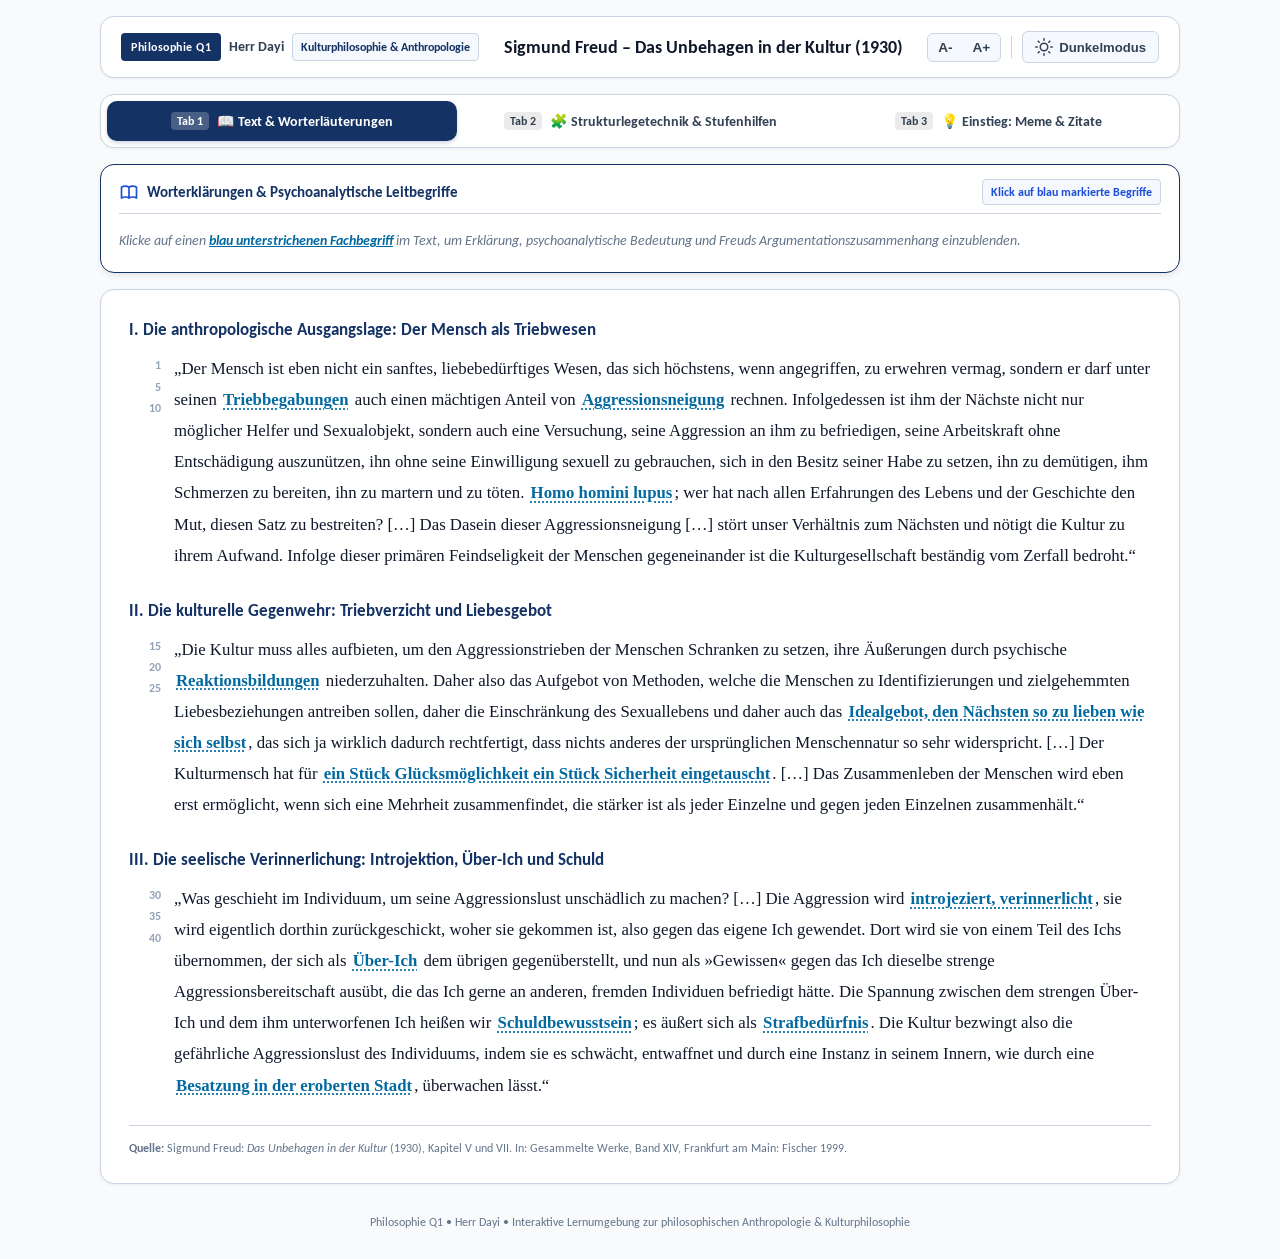
==== Lernumgebung/index.html @ 8d9616bf "Replace spoiler infobox with clean biographical context and add featured Unbehagen quote to web app" ====
<!DOCTYPE html>
<html lang="de">
<head>
    <meta charset="UTF-8">
    <meta name="viewport" content="width=device-width, initial-scale=1.0">
    <title>Sigmund Freud: Das Unbehagen in der Kultur (1930) – Interaktive Texterschließung & Hilfsumgebung</title>
    <!-- Google Fonts: Carlito & Inter -->
    <link rel="preconnect" href="https://fonts.googleapis.com">
    <link rel="preconnect" href="https://fonts.gstatic.com" crossorigin>
    <link href="https://fonts.googleapis.com/css2?family=Carlito:ital,wght@0,400;0,700;1,400;1,700&family=Inter:wght@400;500;600;700&display=swap" rel="stylesheet">
    <link rel="stylesheet" href="style.css">
</head>
<body class="light-mode">
    <div class="app-container">

        <!-- Top App Header -->
        <header class="app-header">
            <div class="header-left">
                <span class="badge">Philosophie Q1</span>
                <span class="instructor">Herr Dayi</span>
                <span class="topic-tag">Kulturphilosophie & Anthropologie</span>
            </div>
            <div class="header-center">
                <h1 class="header-title">Sigmund Freud – Das Unbehagen in der Kultur (1930)</h1>
            </div>
            <div class="header-right">
                <div class="control-group">
                    <button id="btn-text-decrease" class="icon-btn" title="Schriftgröße verkleinern" aria-label="Schrift verkleinern">A-</button>
                    <button id="btn-text-increase" class="icon-btn" title="Schriftgröße vergrößern" aria-label="Schrift vergrößern">A+</button>
                </div>
                <div class="divider"></div>
                <button id="btn-theme-toggle" class="theme-toggle-btn" title="Farbschema wechseln" aria-label="Farbschema wechseln">
                    <svg class="sun-icon" xmlns="http://www.w3.org/2000/svg" width="18" height="18" viewBox="0 0 24 24" fill="none" stroke="currentColor" stroke-width="2" stroke-linecap="round" stroke-linejoin="round"><circle cx="12" cy="12" r="5"></circle><line x1="12" y1="1" x2="12" y2="3"></line><line x1="12" y1="21" x2="12" y2="23"></line><line x1="4.22" y1="4.22" x2="5.64" y2="5.64"></line><line x1="18.36" y1="18.36" x2="19.78" y2="19.78"></line><line x1="1" y1="12" x2="3" y2="12"></line><line x1="21" y1="12" x2="23" y2="12"></line><line x1="4.22" y1="19.78" x2="5.64" y2="18.36"></line><line x1="18.36" y1="5.64" x2="19.78" y2="4.22"></line></svg>
                    <svg class="moon-icon" xmlns="http://www.w3.org/2000/svg" width="18" height="18" viewBox="0 0 24 24" fill="none" stroke="currentColor" stroke-width="2" stroke-linecap="round" stroke-linejoin="round"><path d="M21 12.79A9 9 0 1 1 11.21 3 7 7 0 0 0 21 12.79z"></path></svg>
                    <span id="theme-text">Dunkelmodus</span>
                </button>
            </div>
        </header>

        <!-- Top Navigation (3 Tabs) -->
        <nav class="top-chapter-nav" aria-label="Navigation">
            <button class="chap-tab-btn active" data-chap-tab="text">
                <span class="step-num">Tab 1</span>
                <span class="step-label">📖 Text & Worterläuterungen</span>
            </button>
            <button class="chap-tab-btn" data-chap-tab="hilfe">
                <span class="step-num">Tab 2</span>
                <span class="step-label">🧩 Strukturlegetechnik & Stufenhilfen</span>
            </button>
            <button class="chap-tab-btn" data-chap-tab="einstieg">
                <span class="step-num">Tab 3</span>
                <span class="step-label">💡 Einstieg: Meme & Zitate</span>
            </button>
        </nav>

        <!-- Main Content Area -->
        <main class="app-content-full">

            <!-- =============================================================== -->
            <!-- TAB 1: TEXT & GLOSSAR                                          -->
            <!-- =============================================================== -->
            <div class="chap-panel active" id="chap-panel-text">

                <!-- Sticky Glossar Card -->
                <div class="card vocab-card-horizontal" id="vocab-card">
                    <div class="card-header">
                        <div class="card-header-left">
                            <svg class="card-icon" xmlns="http://www.w3.org/2000/svg" fill="none" viewBox="0 0 24 24" stroke="currentColor">
                                <path stroke-linecap="round" stroke-linejoin="round" stroke-width="2" d="M12 6.253v13m0-13C10.832 5.477 9.246 5 7.5 5S4.168 5.477 3 6.253v13C4.168 18.477 5.754 18 7.5 18s3.332.477 4.5 1.253m0-13C13.168 5.477 14.754 5 16.5 5c1.747 0 3.332.477 4.5 1.253v13C19.832 18.477 18.247 18 16.5 18c-1.746 0-3.332.477-4.5 1.253" />
                            </svg>
                            <h2>Worterklärungen & Psychoanalytische Leitbegriffe</h2>
                        </div>
                        <span class="vocab-hint-badge">Klick auf blau markierte Begriffe</span>
                    </div>
                    <div class="card-body">
                        <div id="vocab-placeholder" class="placeholder-box">
                            Klicke auf einen <span class="vocab-inline-example">blau unterstrichenen Fachbegriff</span> im Text, um Erklärung, psychoanalytische Bedeutung und Freuds Argumentationszusammenhang einzublenden.
                        </div>
                        <div id="vocab-content" class="vocab-display hidden">
                            <div class="vocab-header-row">
                                <h3 id="vocab-title" class="vocab-title">Begriff</h3>
                                <span id="vocab-type" class="vocab-type">Kategorie</span>
                            </div>
                            <p id="vocab-definition" class="vocab-definition">Erklärung...</p>
                            <div class="vocab-context-box">
                                <strong>Freuds Argumentationsgang & Kontext:</strong>
                                <p id="vocab-context">Kontext...</p>
                            </div>
                        </div>
                    </div>
                </div>

                <!-- Textbereich mit Gliederung und Zeilennummern -->
                <article class="philosophical-text">
                    
                    <h3 style="color: var(--primary-blue); font-size: 1.05rem; margin-bottom: 8px; font-family: var(--font-sans);">
                        I. Die anthropologische Ausgangslage: Der Mensch als Triebwesen
                    </h3>
                    <div class="text-paragraph">
                        <span class="line-counter">1<br>5<br>10</span>
                        „Der Mensch ist eben nicht ein sanftes, liebebedürftiges Wesen, das sich höchstens, wenn angegriffen, zu erwehren vermag, sondern er darf unter seinen <span class="vocab-term" data-term="Triebbegabung / Aggressionsneigung">Triebbegabungen</span> auch einen mächtigen Anteil von <span class="vocab-term" data-term="Triebbegabung / Aggressionsneigung">Aggressionsneigung</span> rechnen. Infolgedessen ist ihm der Nächste nicht nur möglicher Helfer und Sexualobjekt, sondern auch eine Versuchung, seine Aggression an ihm zu befriedigen, seine Arbeitskraft ohne Entschädigung auszunützen, ihn ohne seine Einwilligung sexuell zu gebrauchen, sich in den Besitz seiner Habe zu setzen, ihn zu demütigen, ihm Schmerzen zu bereiten, ihn zu martern und zu töten. <span class="vocab-term" data-term="Homo homini lupus">Homo homini lupus</span>; wer hat nach allen Erfahrungen des Lebens und der Geschichte den Mut, diesen Satz zu bestreiten? […] Das Dasein dieser Aggressionsneigung […] stört unser Verhältnis zum Nächsten und nötigt die Kultur zu ihrem Aufwand. Infolge dieser primären Feindseligkeit der Menschen gegeneinander ist die Kulturgesellschaft beständig vom Zerfall bedroht.“
                    </div>

                    <h3 style="color: var(--primary-blue); font-size: 1.05rem; margin-top: 24px; margin-bottom: 8px; font-family: var(--font-sans);">
                        II. Die kulturelle Gegenwehr: Triebverzicht und Liebesgebot
                    </h3>
                    <div class="text-paragraph">
                        <span class="line-counter">15<br>20<br>25</span>
                        „Die Kultur muss alles aufbieten, um den Aggressionstrieben der Menschen Schranken zu setzen, ihre Äußerungen durch psychische <span class="vocab-term" data-term="Reaktionsbildungen">Reaktionsbildungen</span> niederzuhalten. Daher also das Aufgebot von Methoden, welche die Menschen zu Identifizierungen und zielgehemmten Liebesbeziehungen antreiben sollen, daher die Einschränkung des Sexuallebens und daher auch das <span class="vocab-term" data-term="Idealgebot (Nächstenliebe)">Idealgebot, den Nächsten so zu lieben wie sich selbst</span>, das sich ja wirklich dadurch rechtfertigt, dass nichts anderes der ursprünglichen Menschennatur so sehr widerspricht. […] Der Kulturmensch hat für <span class="vocab-term" data-term="Eintausch (Glück gegen Sicherheit)">ein Stück Glücksmöglichkeit ein Stück Sicherheit eingetauscht</span>. […] Das Zusammenleben der Menschen wird eben erst ermöglicht, wenn sich eine Mehrheit zusammenfindet, die stärker ist als jeder Einzelne und gegen jeden Einzelnen zusammenhält.“
                    </div>

                    <h3 style="color: var(--primary-blue); font-size: 1.05rem; margin-top: 24px; margin-bottom: 8px; font-family: var(--font-sans);">
                        III. Die seelische Verinnerlichung: Introjektion, Über-Ich und Schuld
                    </h3>
                    <div class="text-paragraph">
                        <span class="line-counter">30<br>35<br>40</span>
                        „Was geschieht im Individuum, um seine Aggressionslust unschädlich zu machen? […] Die Aggression wird <span class="vocab-term" data-term="Introjektion (Verinnerlichung)">introjeziert, verinnerlicht</span>, sie wird eigentlich dorthin zurückgeschickt, woher sie gekommen ist, also gegen das eigene Ich gewendet. Dort wird sie von einem Teil des Ichs übernommen, der sich als <span class="vocab-term" data-term="Über-Ich (das „Gewissen“)">Über-Ich</span> dem übrigen gegenüberstellt, und nun als »Gewissen« gegen das Ich dieselbe strenge Aggressionsbereitschaft ausübt, die das Ich gerne an anderen, fremden Individuen befriedigt hätte. Die Spannung zwischen dem strengen Über-Ich und dem ihm unterworfenen Ich heißen wir <span class="vocab-term" data-term="Schuldbewusstsein & Strafbedürfnis">Schuldbewusstsein</span>; es äußert sich als <span class="vocab-term" data-term="Schuldbewusstsein & Strafbedürfnis">Strafbedürfnis</span>. Die Kultur bezwingt also die gefährliche Aggressionslust des Individuums, indem sie es schwächt, entwaffnet und durch eine Instanz in seinem Innern, wie durch eine <span class="vocab-term" data-term="„Besatzung in der eroberten Stadt“">Besatzung in der eroberten Stadt</span>, überwachen lässt.“
                    </div>

                    <div class="text-source">
                        <strong>Quelle:</strong> Sigmund Freud: <em>Das Unbehagen in der Kultur</em> (1930), Kapitel V und VII. In: Gesammelte Werke, Band XIV, Frankfurt am Main: Fischer 1999.
                    </div>
                </article>
            </div>

            <!-- =============================================================== -->
            <!-- TAB 2: STRUKTURLEGETECHNIK & STUFENHILFEN                      -->
            <!-- =============================================================== -->
            <div class="chap-panel" id="chap-panel-hilfe">

                <!-- Methodenkarte: Strukturlegetechnik -->
                <div class="help-card featured">
                    <div class="help-card-header">
                        <span class="help-badge">Methodenkarte</span>
                        <h2 class="help-card-title">Methode: Strukturlegetechnik</h2>
                    </div>
                    <div class="guide-desc">
                        <strong>Ziel:</strong> Begriffe sachlogisch ordnen und Zusammenhänge sichtbar machen.
                    </div>
                    <div class="hierarchy-flow" style="margin-top: 8px;">
                        <div class="flow-step">
                            <span class="flow-step-num">Schritt 1 (Einzelarbeit im Außenfeld)</span>
                            <div class="flow-step-title">Schlüsselbegriffe isolieren</div>
                            <p class="flow-step-desc">Schreibt jede/r für sich <strong>5–8 zentrale Schlüsselbegriffe</strong> in euer Außenfeld auf dem Placemat.</p>
                        </div>
                        <div class="flow-step">
                            <span class="flow-step-num">Schritt 2 (Kooperativer Abgleich)</span>
                            <div class="flow-step-title">Begriffe lesen & kennzeichnen</div>
                            <p class="flow-step-desc">Lest reihum die Begriffe der anderen Gruppenmitglieder in deren Feldern und kennzeichnet sie mit <strong>!</strong> (zentral/tragend) oder <strong>?</strong> (unklar/erklärungsbedürftig).</p>
                        </div>
                        <div class="flow-step">
                            <span class="flow-step-num">Schritt 3 (Team-Entscheidung)</span>
                            <div class="flow-step-title">Einigung auf 5 Kernbegriffe</div>
                            <p class="flow-step-desc">Tauscht euch im Team aus und einigt euch gemeinsam auf die <strong>5 wichtigsten Kernbegriffe</strong>.</p>
                        </div>
                        <div class="flow-step">
                            <span class="flow-step-num">Schritt 4 (Strukturlegen im Mittelfeld)</span>
                            <div class="flow-step-title">Ober- & Unterbegriffe / Wirkungsgefüge</div>
                            <p class="flow-step-desc">Legt die Begriffe im Mittelfeld aus und ordnet sie nach <strong>Ober- und Unterbegriffen</strong> bzw. als Kausalkette (mit beschrifteten Pfeilen: $\rightarrow$, $\leftrightarrow$).</p>
                        </div>
                    </div>
                <!-- Digitale Placemat Vorlage -->
                <div class="help-card">
                    <div class="help-card-header" style="justify-content: space-between; flex-wrap: wrap;">
                        <div style="display: flex; align-items: center; gap: 8px;">
                            <span class="help-badge">Vorlage</span>
                            <h2 class="help-card-title">Placemat-Vorlage (3er-Gruppe)</h2>
                        </div>
                        <a href="Placemat_Freud.pdf" target="_blank" class="download-btn">
                            📥 Placemat als PDF öffnen / in GoodNotes laden
                        </a>
                    </div>
                    <p class="guide-desc">
                        Hier seht ihr den Aufbau eures Placemats. Jede/r Schüler/in nutzt ihr/sein Außenfeld; in der Mitte entsteht eure gemeinsame Struktur:
                    </p>
                    <div class="placemat-svg-wrapper">
                        <svg viewBox="0 0 960 630" xmlns="http://www.w3.org/2000/svg" style="font-family: sans-serif;">
                            <!-- Outer Frame -->
                            <rect x="10" y="10" width="940" height="610" fill="#f8fafc" stroke="#143264" stroke-width="4" rx="4"/>
                            
                            <!-- Inner Box (Center) -->
                            <rect x="250" y="170" width="460" height="280" fill="#eff6ff" stroke="#143264" stroke-width="3" rx="4"/>
                            
                            <!-- Connecting Lines -->
                            <!-- Top-Left Diagonal -->
                            <line x1="10" y1="10" x2="250" y2="170" stroke="#143264" stroke-width="3"/>
                            <!-- Top-Right Diagonal -->
                            <line x1="950" y1="10" x2="710" y2="170" stroke="#143264" stroke-width="3"/>
                            <!-- Bottom Center Vertical -->
                            <line x1="480" y1="450" x2="480" y2="620" stroke="#143264" stroke-width="3"/>
                            
                            <!-- Texts -->
                            <!-- Top Field (Trapezoid): Field 1 -->
                            <text x="480" y="60" font-size="22" font-weight="bold" fill="#143264" text-anchor="middle">Außenfeld 1</text>
                            <text x="480" y="90" font-size="14" fill="#475569" text-anchor="middle">1. Lies den Textauszug und notiere 5–8 zentrale Begriffe</text>
                            <text x="480" y="115" font-size="14" fill="#475569" text-anchor="middle">2. Lies die Felder der anderen und markiere: ! = tragend, ? = unklar</text>
                            
                            <!-- Center Field: Completely Free for card laying -->
                            <!-- Empty as requested -->

                            <!-- Bottom-Left Field: Field 2 -->
                            <text x="40" y="495" font-size="20" font-weight="bold" fill="#143264">Außenfeld 2</text>
                            <text x="40" y="525" font-size="13" fill="#475569">1. Notiere hier für dich 5–8 zentrale Begriffe.</text>
                            <text x="40" y="550" font-size="13" fill="#475569">2. Markiere in den anderen Feldern: ! / ?</text>

                            <!-- Bottom-Right Field: Field 3 -->
                            <text x="510" y="495" font-size="20" font-weight="bold" fill="#143264">Außenfeld 3</text>
                            <text x="510" y="525" font-size="13" fill="#475569">1. Notiere hier für dich 5–8 zentrale Begriffe.</text>
                            <text x="510" y="550" font-size="13" fill="#475569">2. Markiere in den anderen Feldern: ! / ?</text>
                        </svg>
                    </div>
                </div>

                <div class="help-grid">
                    <!-- Hilfe 1: Begriffspool / Scaffolding -->
                    <div class="help-card">
                        <div class="help-card-header">
                            <span class="help-badge">Stufenhilfe 1</span>
                            <h3 class="help-card-title">Wortspeicher (Begriffsauswahl)</h3>
                        </div>
                        <p class="guide-desc">Klicke auf einen Begriff, um ihn im Glossar (Tab 1) nachzuschlagen:</p>
                        <div class="tag-cloud">
                            <span class="term-tag core" data-term="Triebbegabung / Aggressionsneigung">Aggressionsneigung (!)</span>
                            <span class="term-tag core" data-term="Homo homini lupus">Homo homini lupus</span>
                            <span class="term-tag" data-term="Reaktionsbildungen">Reaktionsbildung</span>
                            <span class="term-tag" data-term="Idealgebot (Nächstenliebe)">Nächstenliebe-Gebot</span>
                            <span class="term-tag core" data-term="Eintausch (Glück gegen Sicherheit)">Glück vs. Sicherheit (!)</span>
                            <span class="term-tag core" data-term="Introjektion (Verinnerlichung)">Introjektion (!)</span>
                            <span class="term-tag core" data-term="Über-Ich (das „Gewissen“)">Über-Ich / Gewissen (!)</span>
                            <span class="term-tag core" data-term="Schuldbewusstsein & Strafbedürfnis">Schuldbewusstsein (!)</span>
                            <span class="term-tag" data-term="„Besatzung in der eroberten Stadt“">Besatzungsmacht</span>
                        </div>
                    </div>

                    <!-- Hilfe 2: Kausale Rangordnung / Stationen -->
                    <div class="help-card">
                        <div class="help-card-header">
                            <span class="help-badge">Stufenhilfe 2</span>
                            <h3 class="help-card-title">Hilfe zum Strukturlegen (Mittelfeld)</h3>
                        </div>
                        <div class="hierarchy-flow">
                            <div class="flow-step">
                                <span class="flow-step-num">Oberbegriff 1: Naturzustand</span>
                                <div class="flow-step-title">Biologische Triebbegabung (Aggression)</div>
                            </div>
                            <div class="flow-step">
                                <span class="flow-step-num">Oberbegriff 2: Kulturordnung</span>
                                <div class="flow-step-title">Triebverzicht, Zwang & Liebesgebot</div>
                            </div>
                            <div class="flow-step">
                                <span class="flow-step-num">Oberbegriff 3: Seelischer Preis</span>
                                <div class="flow-step-title">Introjektion $\rightarrow$ Über-Ich $\rightarrow$ Schuldgefühl</div>
                            </div>
                        </div>
                    </div>
                </div>

                <!-- Schnelldenker Golden Record -->
                <div class="help-card">
                    <div class="help-card-header">
                        <span class="help-badge">Schnelldenker</span>
                        <h3 class="help-card-title">Golden Record Transfer</h3>
                    </div>
                    <p class="guide-desc">
                        Wählt ein beliebiges Bild aus der <em>Voyager Golden Record</em> (z. B. Familie, Wettlauf, Großstadt, Industrie).<br>
                        <strong>Fragestellung:</strong> Was würde Freud hinter der offiziell gezeigten Harmonie diagnostizieren? Welche verdrängten Triebe und welches seelische Unbehagen stecken in der Szene?
                    </p>
                </div>

            </div>

            <!-- =============================================================== -->
            <!-- TAB 3: EINSTIEG: MEME & ZITATE                                 -->
            <!-- =============================================================== -->
            <div class="chap-panel" id="chap-panel-einstieg">

                <div class="meme-card">
                    <div class="help-card-header">
                        <span class="help-badge">Einstiegsimpuls (Meme)</span>
                        <h2 class="help-card-title">Der innere Richter: Leistungsdruck & schlechtes Gewissen</h2>
                    </div>

                    <div class="meme-illustration-box">
                        <div class="meme-header">Typischer Sonntagabend im Leben eines Schülers / Studierenden:</div>
                        <div class="meme-dialogue">
                            <div class="dialogue-bubble ich">
                                <strong>Ich (versucht sich 20 Minuten auf der Couch auszuruhen):</strong><br>
                                „Endlich kurz Pause. Ich habe die ganze Woche gelernt.“
                            </div>
                            <div class="dialogue-bubble ueber-ich">
                                <strong>Das innere Über-Ich (Gehirn mit rot glühenden Augen):</strong><br>
                                „Pause?! Weißt du eigentlich, wie viel die anderen gerade lernen?! Du solltest für die Klausur büffeln, dein Workout durchziehen, deine 5-AM-Routine planen und dein Leben optimieren! Was bist du eigentlich für ein Versager?!“
                            </div>
                        </div>
                    </div>

                    <div class="meme-explanation">
                        <strong>Philosophische Problemfrage für das Unterrichtsgespräch:</strong><br>
                        <em>„Niemand steht neben uns mit einer Peitsche. Warum empfinden wir ein schlechtes Gewissen, wenn wir einfach nur nichts tun? Woher stammt diese quälende innere Stimme – und warum ist sie oft grausamer zu uns als jeder äußere Richter?“</em>
                    </div>
                </div>

                <div class="help-card featured">
                    <div class="help-card-header">
                        <span class="help-badge">Einstiegs-Impuls</span>
                        <h3 class="help-card-title">Das Unbehagen auf den Punkt gebracht</h3>
                    </div>
                    <div class="quote-banner" style="font-size: 1.1rem; line-height: 1.6; background: #eff6ff; border-left: 4px solid #2563eb;">
                        „Das Unbehagen – diese dumpfe Unzufriedenheit, dieses Gefühl, nie ganz genug zu sein – ist kein Fehler im System. Es ist das System. Wer in einer Gemeinschaft lebt, zahlt diesen Preis. Immer.“
                        <div style="font-size: 0.82rem; color: var(--text-muted); font-style: normal; margin-top: 8px; font-weight: 600;">
                            — Sigmund Freud, <em>Das Unbehagen in der Kultur</em> (1930)
                        </div>
                    </div>
                </div>

                <div class="help-card">
                    <div class="help-card-header">
                        <span class="help-badge">Weitere Freud-Zitate</span>
                        <h3 class="help-card-title">Klassische Kernzitate aus dem Text</h3>
                    </div>
                    <div class="quote-banner">
                        „Der Kulturmensch hat für ein Stück Glücksmöglichkeit ein Stück Sicherheit eingetauscht.“
                    </div>
                    <div class="quote-banner" style="margin-top: 10px;">
                        „Die Kultur bezwingt die gefährliche Aggressionslust des Individuums, indem sie es schwächt, entwaffnet und durch eine Instanz in seinem Innern, wie durch eine Besatzung in der eroberten Stadt, überwachen lässt.“
                    </div>
                </div>

            </div>

        </main>

        <footer class="app-footer">
            Philosophie Q1 • Herr Dayi • Interaktive Lernumgebung zur philosophischen Anthropologie & Kulturphilosophie
        </footer>

    </div>

    <script src="script.js"></script>
</body>
</html>
---- Lernumgebung/style.css ----
/* ==========================================================================
   Sigmund Freud: Das Unbehagen in der Kultur (1930)
   Interaktive Texterschließung, Glossar & Stufenhilfen
   Philosophie Q1 • Herr Dayi
   ========================================================================== */

:root {
    --primary-blue: #143264;      /* Deep academic blue */
    --primary-accent: #1d4ed8;    /* Vibrant Royal Blue */
    --primary-light: #eff6ff;
    --light-blue: #f5f8fd;        /* Soft container fill */
    --bg-main: #f8fafc;           /* Slate-50 */
    --bg-card: #ffffff;           /* Pure white */
    --border-color: #cbd5e1;      /* Slate-300 */
    
    --text-primary: #0f172a;      /* Slate-900 */
    --text-secondary: #334155;    /* Slate-700 */
    --text-muted: #64748b;        /* Slate-500 */
    
    /* Interactive Highlights */
    --vocab-text-color: #0369a1;  /* Sky-700 */
    --vocab-underline-color: #38bdf8;
    --vocab-hover-bg: #e0f2fe;
    --vocab-active-bg: #bae6fd;
    
    --line-num-color: #94a3b8;
    
    --font-sans: 'Carlito', 'Calibri', -apple-system, BlinkMacSystemFont, 'Segoe UI', Roboto, sans-serif;
    --font-serif: 'Libertinus Serif', Georgia, 'Times New Roman', serif;
    --font-mono: ui-monospace, SFMono-Regular, Menlo, monospace;
    
    --text-scale: 1rem;
    --radius-lg: 14px;
    --radius-md: 10px;
    --radius-sm: 6px;
    
    --shadow-sm: 0 1px 3px rgba(0,0,0,0.06);
    --shadow-md: 0 4px 6px -1px rgba(0, 0, 0, 0.08);
    --shadow-lg: 0 10px 20px -3px rgba(20, 50, 100, 0.08);
    
    --transition-base: all 0.25s cubic-bezier(0.4, 0, 0.2, 1);
}

body.dark-mode {
    --primary-blue: #60a5fa;
    --primary-accent: #93c5fd;
    --primary-light: #1e293b;
    --light-blue: #1e293b;
    --bg-main: #0f172a;
    --bg-card: #1e293b;
    --border-color: #334155;
    
    --text-primary: #f8fafc;
    --text-secondary: #cbd5e1;
    --text-muted: #94a3b8;
    
    --vocab-text-color: #38bdf8;
    --vocab-underline-color: #0284c7;
    --vocab-hover-bg: #0c4a6e;
    --vocab-active-bg: #075985;
    
    --shadow-lg: 0 10px 25px -3px rgba(0, 0, 0, 0.4);
}

* {
    box-sizing: border-box;
    margin: 0;
    padding: 0;
    -webkit-tap-highlight-color: rgba(29, 78, 216, 0.15);
}

html {
    -webkit-text-size-adjust: 100%;
    touch-action: manipulation;
}

body {
    font-family: var(--font-sans);
    background-color: var(--bg-main);
    color: var(--text-secondary);
    line-height: 1.6;
    padding: 16px;
    min-height: 100vh;
    display: flex;
    justify-content: center;
    transition: background-color 0.3s ease, color 0.3s ease;
}

.app-container {
    max-width: 1080px;
    width: 100%;
    display: flex;
    flex-direction: column;
    gap: 16px;
}

/* Header */
.app-header {
    background: var(--bg-card);
    border: 1px solid var(--border-color);
    border-radius: var(--radius-lg);
    padding: 14px 20px;
    display: flex;
    justify-content: space-between;
    align-items: center;
    flex-wrap: wrap;
    gap: 12px;
    box-shadow: var(--shadow-sm);
}

.header-left {
    display: flex;
    align-items: center;
    gap: 8px;
    flex-wrap: wrap;
}

.badge {
    background-color: var(--primary-blue);
    color: #fff;
    font-weight: 700;
    font-size: 0.78rem;
    padding: 4px 10px;
    border-radius: 4px;
    letter-spacing: 0.5px;
}

body.dark-mode .badge {
    background-color: #2563eb;
}

.instructor {
    font-weight: 600;
    font-size: 0.85rem;
    color: var(--text-secondary);
}

.topic-tag {
    background-color: var(--light-blue);
    color: var(--primary-blue);
    font-size: 0.78rem;
    padding: 3px 8px;
    border-radius: 4px;
    font-weight: 600;
    border: 1px solid var(--border-color);
}

.header-center {
    flex: 1 1 300px;
    text-align: center;
}

.header-title {
    font-size: 1.15rem;
    font-weight: 700;
    color: var(--text-primary);
}

.header-right {
    display: flex;
    align-items: center;
    gap: 10px;
}

.control-group {
    display: flex;
    background: var(--light-blue);
    border: 1px solid var(--border-color);
    border-radius: var(--radius-sm);
    overflow: hidden;
}

.icon-btn {
    background: transparent;
    border: none;
    padding: 6px 10px;
    font-size: 0.85rem;
    font-weight: 700;
    color: var(--text-secondary);
    cursor: pointer;
    transition: var(--transition-base);
}

.icon-btn:hover {
    background: rgba(0,0,0,0.06);
}

.divider {
    width: 1px;
    height: 22px;
    background-color: var(--border-color);
}

.theme-toggle-btn {
    background: var(--light-blue);
    border: 1px solid var(--border-color);
    border-radius: var(--radius-sm);
    padding: 6px 12px;
    display: flex;
    align-items: center;
    gap: 6px;
    font-size: 0.82rem;
    font-weight: 600;
    color: var(--text-secondary);
    cursor: pointer;
    transition: var(--transition-base);
}

.theme-toggle-btn .sun-icon { display: block; }
.theme-toggle-btn .moon-icon { display: none; }
body.dark-mode .theme-toggle-btn .sun-icon { display: none; }
body.dark-mode .theme-toggle-btn .moon-icon { display: block; }

/* Tabs Navigation */
.top-chapter-nav {
    display: flex;
    gap: 8px;
    background: var(--bg-card);
    border: 1px solid var(--border-color);
    padding: 6px;
    border-radius: var(--radius-lg);
    box-shadow: var(--shadow-sm);
    overflow-x: auto;
}

.chap-tab-btn {
    flex: 1;
    min-width: 160px;
    display: flex;
    align-items: center;
    justify-content: center;
    gap: 8px;
    padding: 10px 14px;
    border: 1px solid transparent;
    background: transparent;
    border-radius: var(--radius-md);
    cursor: pointer;
    font-family: var(--font-sans);
    font-size: 0.88rem;
    font-weight: 600;
    color: var(--text-secondary);
    transition: var(--transition-base);
    text-align: center;
}

.chap-tab-btn:hover {
    background: var(--light-blue);
}

.chap-tab-btn.active {
    background: var(--primary-blue);
    color: #ffffff;
    box-shadow: 0 2px 4px rgba(20, 50, 100, 0.2);
}

body.dark-mode .chap-tab-btn.active {
    background: #2563eb;
    color: #ffffff;
}

.step-num {
    background: rgba(0, 0, 0, 0.08);
    padding: 2px 6px;
    border-radius: 4px;
    font-size: 0.72rem;
    font-weight: 700;
}

.chap-tab-btn.active .step-num {
    background: rgba(255, 255, 255, 0.22);
    color: #fff;
}

/* Panels */
.chap-panel {
    display: none;
    flex-direction: column;
    gap: 16px;
    animation: fadeIn 0.25s ease-in-out;
}

.chap-panel.active {
    display: flex;
}

@keyframes fadeIn {
    from { opacity: 0; transform: translateY(3px); }
    to { opacity: 1; transform: translateY(0); }
}

/* Glossar Card Sticky */
.vocab-card-horizontal {
    background: var(--bg-card);
    border: 1.5px solid var(--primary-blue);
    border-radius: var(--radius-lg);
    padding: 14px 18px;
    box-shadow: var(--shadow-md);
    position: sticky;
    top: 10px;
    z-index: 50;
    transition: var(--transition-base);
}

.card-header {
    display: flex;
    justify-content: space-between;
    align-items: center;
    border-bottom: 1px solid var(--border-color);
    padding-bottom: 8px;
    margin-bottom: 10px;
}

.card-header-left {
    display: flex;
    align-items: center;
    gap: 8px;
}

.card-icon {
    width: 20px;
    height: 20px;
    color: var(--primary-accent);
}

.card-header h2 {
    font-size: 0.95rem;
    font-weight: 700;
    color: var(--primary-blue);
}

.vocab-hint-badge {
    background: var(--light-blue);
    color: var(--primary-accent);
    font-size: 0.72rem;
    font-weight: 600;
    padding: 3px 8px;
    border-radius: 4px;
    border: 1px solid var(--border-color);
}

.placeholder-box {
    font-size: 0.85rem;
    color: var(--text-muted);
    font-style: italic;
    padding: 6px 0;
}

.vocab-inline-example {
    color: var(--vocab-text-color);
    font-weight: 600;
    text-decoration: underline;
}

.vocab-display {
    display: flex;
    flex-direction: column;
    gap: 6px;
}

.vocab-header-row {
    display: flex;
    justify-content: space-between;
    align-items: baseline;
    gap: 8px;
    flex-wrap: wrap;
}

.vocab-title {
    font-size: 1.05rem;
    font-weight: 700;
    color: var(--text-primary);
}

.vocab-type {
    font-size: 0.72rem;
    text-transform: uppercase;
    letter-spacing: 0.5px;
    font-weight: 700;
    background: var(--light-blue);
    color: var(--primary-accent);
    padding: 2px 6px;
    border-radius: 4px;
    border: 1px solid var(--border-color);
}

.vocab-definition {
    font-size: 0.88rem;
    color: var(--text-secondary);
}

.vocab-context-box {
    background: var(--light-blue);
    border-left: 3px solid var(--primary-blue);
    padding: 6px 10px;
    border-radius: 0 var(--radius-sm) var(--radius-sm) 0;
    font-size: 0.82rem;
}

.vocab-context-box strong {
    color: var(--primary-blue);
    display: block;
    margin-bottom: 2px;
}

.hidden {
    display: none !important;
}

/* Textbereich */
.step-guide-card {
    background: var(--bg-card);
    border: 1px solid var(--border-color);
    border-radius: var(--radius-lg);
    padding: 14px 18px;
    box-shadow: var(--shadow-sm);
}

.guide-header {
    display: flex;
    align-items: center;
    gap: 10px;
    margin-bottom: 6px;
}

.guide-badge {
    background: var(--primary-accent);
    color: #fff;
    font-size: 0.72rem;
    font-weight: 700;
    padding: 2px 8px;
    border-radius: 4px;
}

.guide-header h2 {
    font-size: 1rem;
    font-weight: 700;
    color: var(--text-primary);
}

.guide-desc {
    font-size: 0.86rem;
    color: var(--text-secondary);
    line-height: 1.5;
}

.philosophical-text {
    background: var(--bg-card);
    border: 1px solid var(--border-color);
    border-radius: var(--radius-lg);
    padding: 24px 28px;
    box-shadow: var(--shadow-sm);
    font-family: var(--font-serif);
    font-size: calc(1.05 * var(--text-scale));
    line-height: 1.85;
    color: var(--text-primary);
}

.text-paragraph {
    margin-bottom: 20px;
    position: relative;
    padding-left: 45px;
}

.line-counter {
    position: absolute;
    left: 0;
    top: 2px;
    width: 32px;
    font-family: var(--font-sans);
    font-size: 0.72rem;
    color: var(--line-num-color);
    text-align: right;
    user-select: none;
    font-weight: 600;
}

.vocab-term {
    color: var(--vocab-text-color);
    font-weight: 600;
    text-decoration: underline;
    text-decoration-style: dotted;
    text-underline-offset: 3px;
    cursor: pointer;
    border-radius: 3px;
    padding: 0 2px;
    transition: var(--transition-base);
}

.vocab-term:hover {
    background-color: var(--vocab-hover-bg);
    text-decoration-style: solid;
}

.vocab-term.active {
    background-color: var(--vocab-active-bg);
    outline: 2px solid var(--primary-accent);
}

.text-source {
    margin-top: 24px;
    font-size: 0.78rem;
    color: var(--text-muted);
    border-top: 1px solid var(--border-color);
    padding-top: 10px;
    font-family: var(--font-sans);
}

/* Stufenhilfen Cards & Grid */
.help-grid {
    display: grid;
    grid-template-columns: repeat(auto-fit, minmax(320px, 1fr));
    gap: 16px;
}

.help-card {
    background: var(--bg-card);
    border: 1px solid var(--border-color);
    border-radius: var(--radius-lg);
    padding: 16px;
    box-shadow: var(--shadow-sm);
    display: flex;
    flex-direction: column;
    gap: 10px;
}

.help-card.featured {
    border-color: var(--primary-blue);
    border-width: 1.5px;
}

.help-card-header {
    display: flex;
    align-items: center;
    gap: 8px;
    border-bottom: 1px solid var(--border-color);
    padding-bottom: 8px;
}

.help-badge {
    background: var(--light-blue);
    color: var(--primary-blue);
    border: 1px solid var(--border-color);
    font-size: 0.72rem;
    font-weight: 700;
    padding: 2px 6px;
    border-radius: 4px;
}

.help-card-title {
    font-size: 0.95rem;
    font-weight: 700;
    color: var(--text-primary);
}

.tag-cloud {
    display: flex;
    flex-wrap: wrap;
    gap: 6px;
}

.term-tag {
    background: var(--light-blue);
    border: 1px solid var(--border-color);
    color: var(--primary-blue);
    font-size: 0.78rem;
    font-weight: 600;
    padding: 4px 8px;
    border-radius: 12px;
}

.term-tag.core {
    background: #dbeafe;
    border-color: #93c5fd;
    color: #1e40af;
    font-weight: 700;
}

/* Hierarchie-Leitfaden Box */
.hierarchy-flow {
    display: flex;
    flex-direction: column;
    gap: 8px;
}

.flow-step {
    background: var(--light-blue);
    border-left: 3px solid var(--primary-blue);
    padding: 8px 12px;
    border-radius: 0 var(--radius-sm) var(--radius-sm) 0;
}

.flow-step-num {
    font-size: 0.72rem;
    font-weight: 800;
    color: var(--primary-blue);
    text-transform: uppercase;
}

.flow-step-title {
    font-size: 0.88rem;
    font-weight: 700;
    color: var(--text-primary);
}

.flow-step-desc {
    font-size: 0.78rem;
    color: var(--text-muted);
}

/* Détournement Card */
.detournement-box {
    background: #fff;
    border: 1px dashed var(--border-color);
    border-radius: var(--radius-md);
    padding: 12px;
    text-align: center;
}

.detournement-img-placeholder {
    width: 100%;
    max-height: 220px;
    object-fit: cover;
    border-radius: var(--radius-sm);
    margin-bottom: 8px;
    border: 1px solid var(--border-color);
}

/* Meme Card */
.meme-card {
    background: var(--bg-card);
    border: 1.5px solid var(--primary-blue);
    border-radius: var(--radius-lg);
    padding: 20px;
    box-shadow: var(--shadow-md);
    display: flex;
    flex-direction: column;
    gap: 16px;
}

.quote-banner {
    background: var(--light-blue);
    border-left: 4px solid var(--primary-blue);
    padding: 14px 18px;
    border-radius: 0 var(--radius-md) var(--radius-md) 0;
    font-family: var(--font-serif);
    font-size: 1.05rem;
    font-style: italic;
    color: var(--text-primary);
}

.meme-illustration-box {
    background: #f1f5f9;
    border: 1px solid var(--border-color);
    border-radius: var(--radius-md);
    padding: 16px;
    display: flex;
    flex-direction: column;
    gap: 10px;
}

body.dark-mode .meme-illustration-box {
    background: #0f172a;
}

.meme-header {
    font-weight: 700;
    color: var(--primary-accent);
    font-size: 0.88rem;
    text-transform: uppercase;
}

.meme-dialogue {
    display: flex;
    flex-direction: column;
    gap: 8px;
}

.dialogue-bubble {
    padding: 10px 14px;
    border-radius: 10px;
    font-size: 0.88rem;
    max-width: 85%;
}

.dialogue-bubble.ich {
    background: #ffffff;
    align-self: flex-start;
    border: 1px solid var(--border-color);
    color: #334155;
}

body.dark-mode .dialogue-bubble.ich {
    background: #1e293b;
    color: #cbd5e1;
}

.dialogue-bubble.ueber-ich {
    background: #fee2e2;
    border: 1px solid #fca5a5;
    align-self: flex-end;
    color: #991b1b;
    font-weight: 700;
}

body.dark-mode .dialogue-bubble.ueber-ich {
    background: #7f1d1d;
    border-color: #b91c1c;
    color: #fecaca;
}

.meme-explanation {
    font-size: 0.84rem;
    color: var(--text-secondary);
    line-height: 1.5;
}

/* Footer */
.app-footer {
    text-align: center;
    font-size: 0.76rem;
    color: var(--text-muted);
    padding: 12px 0;
}

@media (max-width: 768px) {
    body { padding: 8px; }
    .header-center { order: 3; flex: 1 1 100%; }
    .philosophical-text { padding: 16px; }
    .text-paragraph { padding-left: 32px; }
    .vocab-card-horizontal { position: relative; top: 0; }
}

/* Placemat Download & Preview */
.download-btn {
    display: inline-flex;
    align-items: center;
    justify-content: center;
    gap: 8px;
    background-color: var(--primary-blue);
    color: #ffffff;
    font-weight: 700;
    font-size: 0.9rem;
    padding: 10px 18px;
    border-radius: var(--radius-md);
    text-decoration: none;
    transition: var(--transition-base);
    box-shadow: var(--shadow-sm);
}

.download-btn:hover {
    background-color: var(--primary-accent);
    color: #ffffff;
    transform: translateY(-1px);
    box-shadow: var(--shadow-md);
}

body.dark-mode .download-btn {
    background-color: #2563eb;
}

.placemat-svg-wrapper {
    width: 100%;
    background: #ffffff;
    border: 1px solid var(--border-color);
    border-radius: var(--radius-md);
    padding: 10px;
    box-shadow: var(--shadow-sm);
    display: flex;
    justify-content: center;
    align-items: center;
    overflow: hidden;
}

body.dark-mode .placemat-svg-wrapper {
    background: #1e293b;
}

.placemat-svg-wrapper svg {
    width: 100%;
    height: auto;
    max-height: 480px;
    display: block;
}
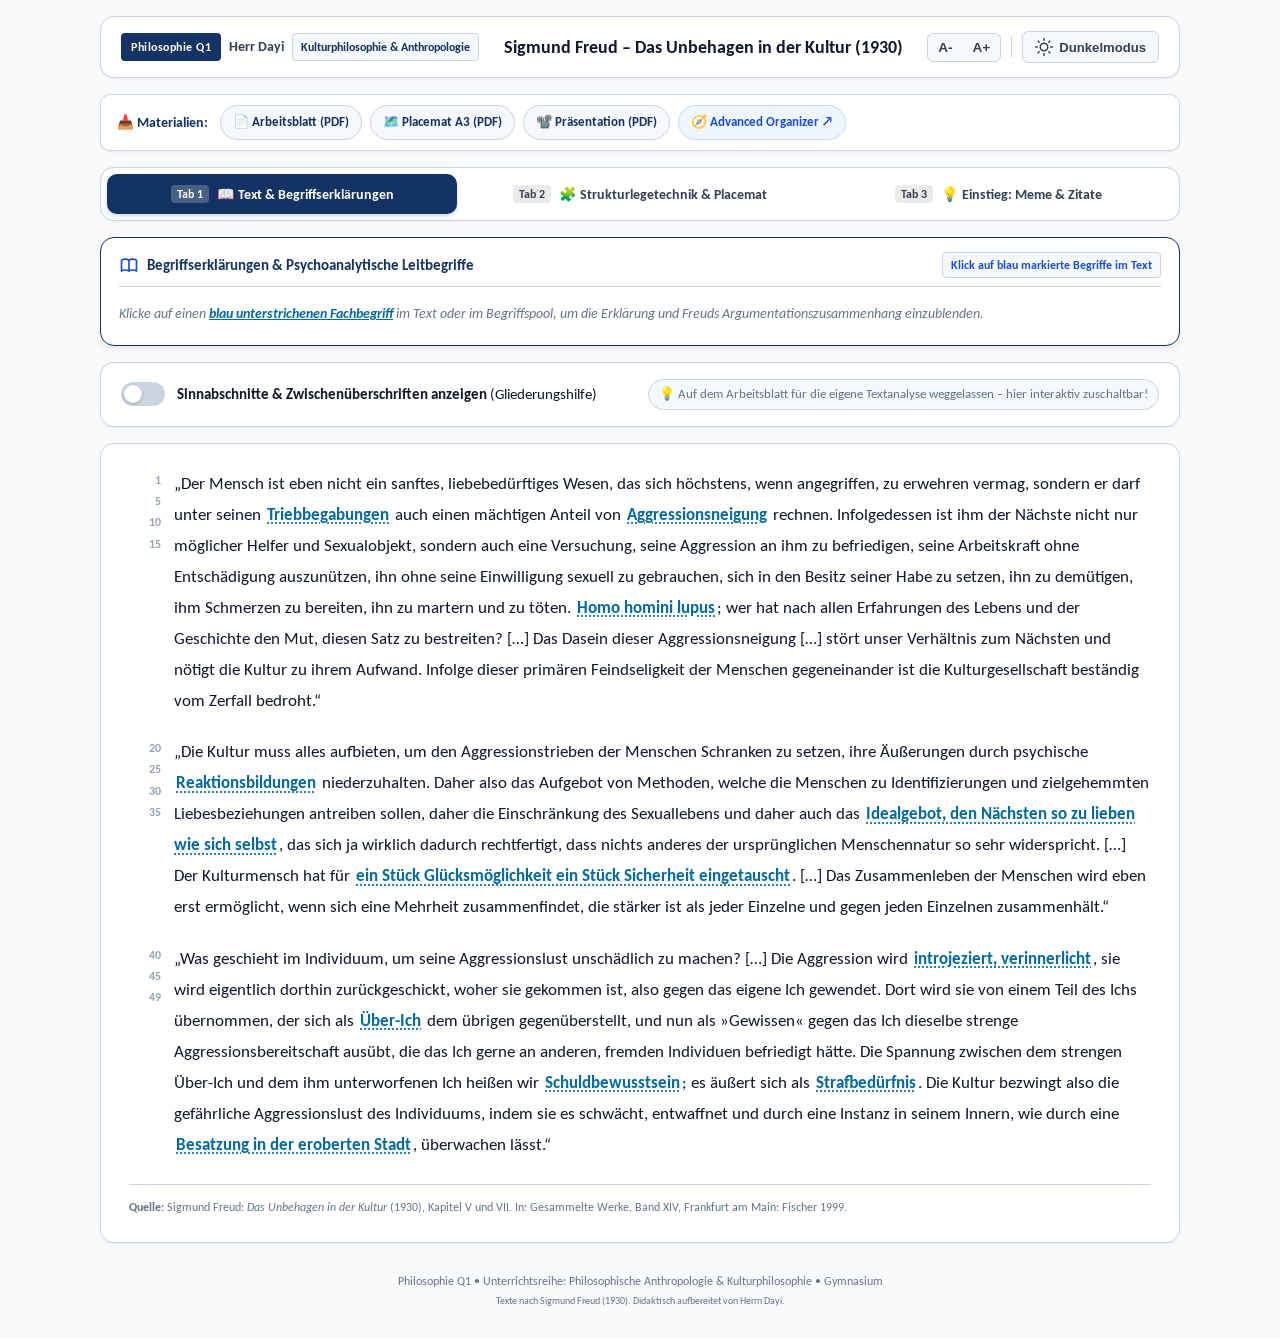
==== commit 2ff7a897: "Aktualisierung: Reaktivierung Gehlen, Freud-Meme & Zitat-Folie, Scaffolding-Toggle in Calibri-Lernum" ====
--- a/Lernumgebung/index.html
+++ b/Lernumgebung/index.html
@@ -3,8 +3,8 @@
 <head>
     <meta charset="UTF-8">
     <meta name="viewport" content="width=device-width, initial-scale=1.0">
-    <title>Sigmund Freud: Das Unbehagen in der Kultur (1930) – Interaktive Texterschließung & Hilfsumgebung</title>
-    <!-- Google Fonts: Carlito & Inter -->
+    <title>Sigmund Freud: Das Unbehagen in der Kultur (1930) – Digitale Lernumgebung</title>
+    <!-- Google Fonts: Carlito (metric-compatible drop-in for Calibri) & Inter -->
     <link rel="preconnect" href="https://fonts.googleapis.com">
     <link rel="preconnect" href="https://fonts.gstatic.com" crossorigin>
     <link href="https://fonts.googleapis.com/css2?family=Carlito:ital,wght@0,400;0,700;1,400;1,700&family=Inter:wght@400;500;600;700&display=swap" rel="stylesheet">
@@ -37,15 +37,32 @@
             </div>
         </header>
 
+        <!-- Schnell-Download-Leiste -->
+        <nav class="quick-downloads-bar" aria-label="Schnell-Downloads">
+            <span style="font-weight: 700; color: var(--primary-blue); font-size: 0.85rem; margin-right: 4px;">📥 Materialien:</span>
+            <a href="Arbeitsblatt_Freud.pdf" download class="dl-chip" title="Arbeitsblatt herunterladen">
+                📄 Arbeitsblatt (PDF)
+            </a>
+            <a href="Placemat_Freud.pdf" download class="dl-chip" title="Placemat A3 herunterladen">
+                🗺️ Placemat A3 (PDF)
+            </a>
+            <a href="praesentation_freud.pdf" download class="dl-chip" title="Präsentation herunterladen">
+                📽️ Präsentation (PDF)
+            </a>
+            <a href="https://herrdayi.github.io/AO/" target="_blank" rel="noopener noreferrer" class="dl-chip ao" title="Zum digitalen Advanced Organizer">
+                🧭 Advanced Organizer ↗
+            </a>
+        </nav>
+
         <!-- Top Navigation (3 Tabs) -->
         <nav class="top-chapter-nav" aria-label="Navigation">
             <button class="chap-tab-btn active" data-chap-tab="text">
                 <span class="step-num">Tab 1</span>
-                <span class="step-label">📖 Text & Worterläuterungen</span>
+                <span class="step-label">📖 Text & Begriffserklärungen</span>
             </button>
             <button class="chap-tab-btn" data-chap-tab="hilfe">
                 <span class="step-num">Tab 2</span>
-                <span class="step-label">🧩 Strukturlegetechnik & Stufenhilfen</span>
+                <span class="step-label">🧩 Strukturlegetechnik & Placemat</span>
             </button>
             <button class="chap-tab-btn" data-chap-tab="einstieg">
                 <span class="step-num">Tab 3</span>
@@ -57,7 +74,7 @@
         <main class="app-content-full">
 
             <!-- =============================================================== -->
-            <!-- TAB 1: TEXT & GLOSSAR                                          -->
+            <!-- TAB 1: TEXT & BEGRIFFSERKLÄRUNGEN                               -->
             <!-- =============================================================== -->
             <div class="chap-panel active" id="chap-panel-text">
 
@@ -68,13 +85,13 @@
                             <svg class="card-icon" xmlns="http://www.w3.org/2000/svg" fill="none" viewBox="0 0 24 24" stroke="currentColor">
                                 <path stroke-linecap="round" stroke-linejoin="round" stroke-width="2" d="M12 6.253v13m0-13C10.832 5.477 9.246 5 7.5 5S4.168 5.477 3 6.253v13C4.168 18.477 5.754 18 7.5 18s3.332.477 4.5 1.253m0-13C13.168 5.477 14.754 5 16.5 5c1.747 0 3.332.477 4.5 1.253v13C19.832 18.477 18.247 18 16.5 18c-1.746 0-3.332.477-4.5 1.253" />
                             </svg>
-                            <h2>Worterklärungen & Psychoanalytische Leitbegriffe</h2>
-                        </div>
-                        <span class="vocab-hint-badge">Klick auf blau markierte Begriffe</span>
+                            <h2>Begriffserklärungen & Psychoanalytische Leitbegriffe</h2>
+                        </div>
+                        <span class="vocab-hint-badge">Klick auf blau markierte Begriffe im Text</span>
                     </div>
                     <div class="card-body">
                         <div id="vocab-placeholder" class="placeholder-box">
-                            Klicke auf einen <span class="vocab-inline-example">blau unterstrichenen Fachbegriff</span> im Text, um Erklärung, psychoanalytische Bedeutung und Freuds Argumentationszusammenhang einzublenden.
+                            Klicke auf einen <span class="vocab-inline-example">blau unterstrichenen Fachbegriff</span> im Text oder im Begriffspool, um die Erklärung und Freuds Argumentationszusammenhang einzublenden.
                         </div>
                         <div id="vocab-content" class="vocab-display hidden">
                             <div class="vocab-header-row">
@@ -90,30 +107,68 @@
                     </div>
                 </div>
 
-                <!-- Textbereich mit Gliederung und Zeilennummern -->
+                <!-- Interaktiver Schalter für Sinnabschnitte & Zwischenüberschriften -->
+                <div class="scaffolding-box">
+                    <div class="scaffolding-header">
+                        <label class="toggle-wrapper" for="toggle-sections">
+                            <span class="switch">
+                                <input type="checkbox" id="toggle-sections">
+                                <span class="slider"></span>
+                            </span>
+                            <span class="toggle-label"><strong>Sinnabschnitte & Zwischenüberschriften anzeigen</strong> (Gliederungshilfe)</span>
+                        </label>
+                        <span class="scaffolding-hint">💡 Auf dem Arbeitsblatt für die eigene Textanalyse weggelassen – hier interaktiv zuschaltbar!</span>
+                    </div>
+                    
+                    <div id="sections-overview" class="sections-overview hidden">
+                        <div class="section-badge-item sec-1">
+                            <span class="badge-tag">Abschnitt 1 · Zeilen 1–18</span>
+                            <span class="badge-title">I. Die anthropologische Ausgangslage: Der Mensch als Triebwesen</span>
+                            <p class="badge-desc">Der Mensch trägt einen mächtigen Anteil von Aggressionsneigung in sich (<em>Homo homini lupus</em>). Kultur ist durch diese Feindseligkeit dauerhaft vom Zerfall bedroht.</p>
+                        </div>
+                        <div class="section-badge-item sec-2">
+                            <span class="badge-tag">Abschnitt 2 · Zeilen 19–35</span>
+                            <span class="badge-title">II. Die kulturelle Gegenwehr: Triebverzicht und Liebesgebot</span>
+                            <p class="badge-desc">Kultur bezwingt Aggression durch psychische Reaktionsbildungen und das Idealgebot der Nächstenliebe wider die Natur. Tausch von Glück gegen Sicherheit.</p>
+                        </div>
+                        <div class="section-badge-item sec-3">
+                            <span class="badge-tag">Abschnitt 3 · Zeilen 36–49</span>
+                            <span class="badge-title">III. Die seelische Verinnerlichung: Introjektion, Über-Ich und Schuld</span>
+                            <p class="badge-desc">Die Aggression wird nach innen gewendet (<em>Introjektion</em>) und überwacht als <em>Über-Ich</em> („Besatzungsmacht“) das eigene Ich. Der Preis ist permanentes Schuldbewusstsein.</p>
+                        </div>
+                    </div>
+                </div>
+
+                <!-- Textbereich mit zuschaltbaren Überschriften und Zeilennummern -->
                 <article class="philosophical-text">
                     
-                    <h3 style="color: var(--primary-blue); font-size: 1.05rem; margin-bottom: 8px; font-family: var(--font-sans);">
-                        I. Die anthropologische Ausgangslage: Der Mensch als Triebwesen
-                    </h3>
-                    <div class="text-paragraph">
-                        <span class="line-counter">1<br>5<br>10</span>
+                    <!-- Zwischenüberschrift 1 (zuschaltbar) -->
+                    <div class="section-heading-wrapper hidden" data-section="1">
+                        <span class="section-chip">Abschnitt 1 · Z. 1–18</span>
+                        <h3 class="section-heading">I. Die anthropologische Ausgangslage: Der Mensch als Triebwesen</h3>
+                    </div>
+                    <div class="text-paragraph" data-sec-p="1">
+                        <span class="line-counter">1<br>5<br>10<br>15</span>
                         „Der Mensch ist eben nicht ein sanftes, liebebedürftiges Wesen, das sich höchstens, wenn angegriffen, zu erwehren vermag, sondern er darf unter seinen <span class="vocab-term" data-term="Triebbegabung / Aggressionsneigung">Triebbegabungen</span> auch einen mächtigen Anteil von <span class="vocab-term" data-term="Triebbegabung / Aggressionsneigung">Aggressionsneigung</span> rechnen. Infolgedessen ist ihm der Nächste nicht nur möglicher Helfer und Sexualobjekt, sondern auch eine Versuchung, seine Aggression an ihm zu befriedigen, seine Arbeitskraft ohne Entschädigung auszunützen, ihn ohne seine Einwilligung sexuell zu gebrauchen, sich in den Besitz seiner Habe zu setzen, ihn zu demütigen, ihm Schmerzen zu bereiten, ihn zu martern und zu töten. <span class="vocab-term" data-term="Homo homini lupus">Homo homini lupus</span>; wer hat nach allen Erfahrungen des Lebens und der Geschichte den Mut, diesen Satz zu bestreiten? […] Das Dasein dieser Aggressionsneigung […] stört unser Verhältnis zum Nächsten und nötigt die Kultur zu ihrem Aufwand. Infolge dieser primären Feindseligkeit der Menschen gegeneinander ist die Kulturgesellschaft beständig vom Zerfall bedroht.“
                     </div>
 
-                    <h3 style="color: var(--primary-blue); font-size: 1.05rem; margin-top: 24px; margin-bottom: 8px; font-family: var(--font-sans);">
-                        II. Die kulturelle Gegenwehr: Triebverzicht und Liebesgebot
-                    </h3>
-                    <div class="text-paragraph">
-                        <span class="line-counter">15<br>20<br>25</span>
+                    <!-- Zwischenüberschrift 2 (zuschaltbar) -->
+                    <div class="section-heading-wrapper hidden" data-section="2">
+                        <span class="section-chip">Abschnitt 2 · Z. 19–35</span>
+                        <h3 class="section-heading">II. Die kulturelle Gegenwehr: Triebverzicht und Liebesgebot</h3>
+                    </div>
+                    <div class="text-paragraph" data-sec-p="2">
+                        <span class="line-counter">20<br>25<br>30<br>35</span>
                         „Die Kultur muss alles aufbieten, um den Aggressionstrieben der Menschen Schranken zu setzen, ihre Äußerungen durch psychische <span class="vocab-term" data-term="Reaktionsbildungen">Reaktionsbildungen</span> niederzuhalten. Daher also das Aufgebot von Methoden, welche die Menschen zu Identifizierungen und zielgehemmten Liebesbeziehungen antreiben sollen, daher die Einschränkung des Sexuallebens und daher auch das <span class="vocab-term" data-term="Idealgebot (Nächstenliebe)">Idealgebot, den Nächsten so zu lieben wie sich selbst</span>, das sich ja wirklich dadurch rechtfertigt, dass nichts anderes der ursprünglichen Menschennatur so sehr widerspricht. […] Der Kulturmensch hat für <span class="vocab-term" data-term="Eintausch (Glück gegen Sicherheit)">ein Stück Glücksmöglichkeit ein Stück Sicherheit eingetauscht</span>. […] Das Zusammenleben der Menschen wird eben erst ermöglicht, wenn sich eine Mehrheit zusammenfindet, die stärker ist als jeder Einzelne und gegen jeden Einzelnen zusammenhält.“
                     </div>
 
-                    <h3 style="color: var(--primary-blue); font-size: 1.05rem; margin-top: 24px; margin-bottom: 8px; font-family: var(--font-sans);">
-                        III. Die seelische Verinnerlichung: Introjektion, Über-Ich und Schuld
-                    </h3>
-                    <div class="text-paragraph">
-                        <span class="line-counter">30<br>35<br>40</span>
+                    <!-- Zwischenüberschrift 3 (zuschaltbar) -->
+                    <div class="section-heading-wrapper hidden" data-section="3">
+                        <span class="section-chip">Abschnitt 3 · Z. 36–49</span>
+                        <h3 class="section-heading">III. Die seelische Verinnerlichung: Introjektion, Über-Ich und Schuld</h3>
+                    </div>
+                    <div class="text-paragraph" data-sec-p="3">
+                        <span class="line-counter">40<br>45<br>49</span>
                         „Was geschieht im Individuum, um seine Aggressionslust unschädlich zu machen? […] Die Aggression wird <span class="vocab-term" data-term="Introjektion (Verinnerlichung)">introjeziert, verinnerlicht</span>, sie wird eigentlich dorthin zurückgeschickt, woher sie gekommen ist, also gegen das eigene Ich gewendet. Dort wird sie von einem Teil des Ichs übernommen, der sich als <span class="vocab-term" data-term="Über-Ich (das „Gewissen“)">Über-Ich</span> dem übrigen gegenüberstellt, und nun als »Gewissen« gegen das Ich dieselbe strenge Aggressionsbereitschaft ausübt, die das Ich gerne an anderen, fremden Individuen befriedigt hätte. Die Spannung zwischen dem strengen Über-Ich und dem ihm unterworfenen Ich heißen wir <span class="vocab-term" data-term="Schuldbewusstsein & Strafbedürfnis">Schuldbewusstsein</span>; es äußert sich als <span class="vocab-term" data-term="Schuldbewusstsein & Strafbedürfnis">Strafbedürfnis</span>. Die Kultur bezwingt also die gefährliche Aggressionslust des Individuums, indem sie es schwächt, entwaffnet und durch eine Instanz in seinem Innern, wie durch eine <span class="vocab-term" data-term="„Besatzung in der eroberten Stadt“">Besatzung in der eroberten Stadt</span>, überwachen lässt.“
                     </div>
 
@@ -124,7 +179,7 @@
             </div>
 
             <!-- =============================================================== -->
-            <!-- TAB 2: STRUKTURLEGETECHNIK & STUFENHILFEN                      -->
+            <!-- TAB 2: STRUKTURLEGETECHNIK & PLACEMAT                           -->
             <!-- =============================================================== -->
             <div class="chap-panel" id="chap-panel-hilfe">
 
@@ -140,60 +195,56 @@
                     <div class="hierarchy-flow" style="margin-top: 8px;">
                         <div class="flow-step">
                             <span class="flow-step-num">Schritt 1 (Einzelarbeit im Außenfeld)</span>
-                            <div class="flow-step-title">Schlüsselbegriffe isolieren</div>
-                            <p class="flow-step-desc">Schreibt jede/r für sich <strong>5–8 zentrale Schlüsselbegriffe</strong> in euer Außenfeld auf dem Placemat.</p>
+                            <div class="flow-step-title">Schlüsselbegriffe notieren</div>
+                            <p class="flow-step-desc">Schreibt jede/r für sich <strong>5–8 zentrale Begriffe</strong> in euer eigenes Außenfeld auf dem Placemat.</p>
                         </div>
                         <div class="flow-step">
-                            <span class="flow-step-num">Schritt 2 (Kooperativer Abgleich)</span>
+                            <span class="flow-step-num">Schritt 2 (Kooperativer Check)</span>
                             <div class="flow-step-title">Begriffe lesen & kennzeichnen</div>
-                            <p class="flow-step-desc">Lest reihum die Begriffe der anderen Gruppenmitglieder in deren Feldern und kennzeichnet sie mit <strong>!</strong> (zentral/tragend) oder <strong>?</strong> (unklar/erklärungsbedürftig).</p>
+                            <p class="flow-step-desc">Lest reihum die Begriffe in den Feldern der anderen und markiert mit <strong>!</strong> (tragend/zentral) oder <strong>?</strong> (unklar/diskussionsbedürftig).</p>
                         </div>
                         <div class="flow-step">
-                            <span class="flow-step-num">Schritt 3 (Team-Entscheidung)</span>
+                            <span class="flow-step-num">Schritt 3 (Team-Einigung)</span>
                             <div class="flow-step-title">Einigung auf 5 Kernbegriffe</div>
                             <p class="flow-step-desc">Tauscht euch im Team aus und einigt euch gemeinsam auf die <strong>5 wichtigsten Kernbegriffe</strong>.</p>
                         </div>
                         <div class="flow-step">
-                            <span class="flow-step-num">Schritt 4 (Strukturlegen im Mittelfeld)</span>
-                            <div class="flow-step-title">Ober- & Unterbegriffe / Wirkungsgefüge</div>
-                            <p class="flow-step-desc">Legt die Begriffe im Mittelfeld aus und ordnet sie nach <strong>Ober- und Unterbegriffen</strong> bzw. als Kausalkette (mit beschrifteten Pfeilen: $\rightarrow$, $\leftrightarrow$).</p>
-                        </div>
-                    </div>
-                <!-- Digitale Placemat Vorlage -->
+                            <span class="flow-step-num">Schritt 4 (Mittelfeld strukturieren)</span>
+                            <div class="flow-step-title">Ober- & Unterbegriffe / Pfeilverbindungen</div>
+                            <p class="flow-step-desc">Legt die Begriffe im Mittelfeld aus und ordnet sie nach <strong>Ober- und Unterbegriffen</strong> bzw. Wirkungszusammenhängen mit beschrifteten Pfeilen.</p>
+                        </div>
+                    </div>
+                </div>
+
+                <!-- Interaktive Placemat-Vorschau -->
                 <div class="help-card">
-                    <div class="help-card-header" style="justify-content: space-between; flex-wrap: wrap;">
-                        <div style="display: flex; align-items: center; gap: 8px;">
-                            <span class="help-badge">Vorlage</span>
-                            <h2 class="help-card-title">Placemat-Vorlage (3er-Gruppe)</h2>
-                        </div>
-                        <a href="Placemat_Freud.pdf" target="_blank" class="download-btn">
-                            📥 Placemat als PDF öffnen / in GoodNotes laden
-                        </a>
+                    <div class="help-card-header">
+                        <span class="help-badge">Placemat-Vorschau (A3)</span>
+                        <h3 class="help-card-title">Struktur des Placemats</h3>
                     </div>
                     <p class="guide-desc">
-                        Hier seht ihr den Aufbau eures Placemats. Jede/r Schüler/in nutzt ihr/sein Außenfeld; in der Mitte entsteht eure gemeinsame Struktur:
+                        Hier seht ihr den Aufbau eures Placemats. Jede/r nutzt ihr/sein Außenfeld; in der Mitte entsteht eure gemeinsame Struktur:
                     </p>
-                    <div class="placemat-svg-wrapper">
-                        <svg viewBox="0 0 960 630" xmlns="http://www.w3.org/2000/svg" style="font-family: sans-serif;">
-                            <!-- Outer Frame -->
-                            <rect x="10" y="10" width="940" height="610" fill="#f8fafc" stroke="#143264" stroke-width="4" rx="4"/>
-                            
-                            <!-- Inner Box (Center) -->
-                            <rect x="250" y="170" width="460" height="280" fill="#eff6ff" stroke="#143264" stroke-width="3" rx="4"/>
-                            
-                            <!-- Connecting Lines -->
-                            <!-- Top-Left Diagonal -->
-                            <line x1="10" y1="10" x2="250" y2="170" stroke="#143264" stroke-width="3"/>
-                            <!-- Top-Right Diagonal -->
-                            <line x1="950" y1="10" x2="710" y2="170" stroke="#143264" stroke-width="3"/>
-                            <!-- Bottom Center Vertical -->
-                            <line x1="480" y1="450" x2="480" y2="620" stroke="#143264" stroke-width="3"/>
+                    <div class="placemat-svg-container" style="margin-top: 10px; background: #fff; border: 1px solid var(--border-color); border-radius: var(--radius-md); padding: 12px; display: flex; justify-content: center;">
+                        <svg viewBox="0 0 960 620" width="100%" style="max-width: 820px; height: auto;" xmlns="http://www.w3.org/2000/svg">
+                            <!-- Background Outer Box -->
+                            <rect x="10" y="10" width="940" height="600" fill="#ffffff" stroke="#143264" stroke-width="4"/>
+                            
+                            <!-- Inner Box (Center Field) -->
+                            <rect x="230" y="170" width="500" height="280" fill="#f5f8fd" stroke="#143264" stroke-width="4"/>
+                            
+                            <!-- Diagonal lines -->
+                            <line x1="10" y1="10" x2="230" y2="170" stroke="#143264" stroke-width="3"/>
+                            <line x1="950" y1="10" x2="730" y2="170" stroke="#143264" stroke-width="3"/>
+                            
+                            <!-- Bottom center vertical line -->
+                            <line x1="480" y1="450" x2="480" y2="610" stroke="#143264" stroke-width="3"/>
                             
                             <!-- Texts -->
                             <!-- Top Field (Trapezoid): Field 1 -->
                             <text x="480" y="60" font-size="22" font-weight="bold" fill="#143264" text-anchor="middle">Außenfeld 1</text>
-                            <text x="480" y="90" font-size="14" fill="#475569" text-anchor="middle">1. Lies den Textauszug und notiere 5–8 zentrale Begriffe</text>
-                            <text x="480" y="115" font-size="14" fill="#475569" text-anchor="middle">2. Lies die Felder der anderen und markiere: ! = tragend, ? = unklar</text>
+                            <text x="480" y="90" font-size="14" fill="#475569" text-anchor="middle">1. Notiere hier für dich 5–8 zentrale Begriffe.</text>
+                            <text x="480" y="115" font-size="14" fill="#475569" text-anchor="middle">2. Markiere in den anderen Feldern: ! = tragend, ? = unklar.</text>
                             
                             <!-- Center Field: Completely Free for card laying -->
                             <!-- Empty as requested -->
@@ -201,97 +252,51 @@
                             <!-- Bottom-Left Field: Field 2 -->
                             <text x="40" y="495" font-size="20" font-weight="bold" fill="#143264">Außenfeld 2</text>
                             <text x="40" y="525" font-size="13" fill="#475569">1. Notiere hier für dich 5–8 zentrale Begriffe.</text>
-                            <text x="40" y="550" font-size="13" fill="#475569">2. Markiere in den anderen Feldern: ! / ?</text>
+                            <text x="40" y="550" font-size="13" fill="#475569">2. Markiere in den anderen Feldern: ! = tragend, ? = unklar.</text>
 
                             <!-- Bottom-Right Field: Field 3 -->
                             <text x="510" y="495" font-size="20" font-weight="bold" fill="#143264">Außenfeld 3</text>
                             <text x="510" y="525" font-size="13" fill="#475569">1. Notiere hier für dich 5–8 zentrale Begriffe.</text>
-                            <text x="510" y="550" font-size="13" fill="#475569">2. Markiere in den anderen Feldern: ! / ?</text>
+                            <text x="510" y="550" font-size="13" fill="#475569">2. Markiere in den anderen Feldern: ! = tragend, ? = unklar.</text>
                         </svg>
                     </div>
                 </div>
 
-                <div class="help-grid">
-                    <!-- Hilfe 1: Begriffspool / Scaffolding -->
-                    <div class="help-card">
-                        <div class="help-card-header">
-                            <span class="help-badge">Stufenhilfe 1</span>
-                            <h3 class="help-card-title">Wortspeicher (Begriffsauswahl)</h3>
-                        </div>
-                        <p class="guide-desc">Klicke auf einen Begriff, um ihn im Glossar (Tab 1) nachzuschlagen:</p>
-                        <div class="tag-cloud">
-                            <span class="term-tag core" data-term="Triebbegabung / Aggressionsneigung">Aggressionsneigung (!)</span>
-                            <span class="term-tag core" data-term="Homo homini lupus">Homo homini lupus</span>
-                            <span class="term-tag" data-term="Reaktionsbildungen">Reaktionsbildung</span>
-                            <span class="term-tag" data-term="Idealgebot (Nächstenliebe)">Nächstenliebe-Gebot</span>
-                            <span class="term-tag core" data-term="Eintausch (Glück gegen Sicherheit)">Glück vs. Sicherheit (!)</span>
-                            <span class="term-tag core" data-term="Introjektion (Verinnerlichung)">Introjektion (!)</span>
-                            <span class="term-tag core" data-term="Über-Ich (das „Gewissen“)">Über-Ich / Gewissen (!)</span>
-                            <span class="term-tag core" data-term="Schuldbewusstsein & Strafbedürfnis">Schuldbewusstsein (!)</span>
-                            <span class="term-tag" data-term="„Besatzung in der eroberten Stadt“">Besatzungsmacht</span>
-                        </div>
-                    </div>
-
-                    <!-- Hilfe 2: Kausale Rangordnung / Stationen -->
-                    <div class="help-card">
-                        <div class="help-card-header">
-                            <span class="help-badge">Stufenhilfe 2</span>
-                            <h3 class="help-card-title">Hilfe zum Strukturlegen (Mittelfeld)</h3>
-                        </div>
-                        <div class="hierarchy-flow">
-                            <div class="flow-step">
-                                <span class="flow-step-num">Oberbegriff 1: Naturzustand</span>
-                                <div class="flow-step-title">Biologische Triebbegabung (Aggression)</div>
-                            </div>
-                            <div class="flow-step">
-                                <span class="flow-step-num">Oberbegriff 2: Kulturordnung</span>
-                                <div class="flow-step-title">Triebverzicht, Zwang & Liebesgebot</div>
-                            </div>
-                            <div class="flow-step">
-                                <span class="flow-step-num">Oberbegriff 3: Seelischer Preis</span>
-                                <div class="flow-step-title">Introjektion $\rightarrow$ Über-Ich $\rightarrow$ Schuldgefühl</div>
-                            </div>
-                        </div>
-                    </div>
-                </div>
-
-                <!-- Schnelldenker Golden Record -->
+                <!-- Stufenhilfe: Begriffspool -->
                 <div class="help-card">
                     <div class="help-card-header">
-                        <span class="help-badge">Schnelldenker</span>
-                        <h3 class="help-card-title">Golden Record Transfer</h3>
-                    </div>
-                    <p class="guide-desc">
-                        Wählt ein beliebiges Bild aus der <em>Voyager Golden Record</em> (z. B. Familie, Wettlauf, Großstadt, Industrie).<br>
-                        <strong>Fragestellung:</strong> Was würde Freud hinter der offiziell gezeigten Harmonie diagnostizieren? Welche verdrängten Triebe und welches seelische Unbehagen stecken in der Szene?
-                    </p>
-                </div>
-
-            </div>
-
-            <!-- =============================================================== -->
-            <!-- TAB 3: EINSTIEG: MEME & ZITATE                                 -->
+                        <span class="help-badge">Wortspeicher</span>
+                        <h3 class="help-card-title">Begriffspool (Klick zum Nachschlagen)</h3>
+                    </div>
+                    <p class="guide-desc">Klicke auf einen Begriff, um ihn direkt im Glossar nachzuschlagen:</p>
+                    <div class="tag-cloud">
+                        <span class="term-tag core" data-term="Triebbegabung / Aggressionsneigung">Aggressionsneigung (!)</span>
+                        <span class="term-tag core" data-term="Homo homini lupus">Homo homini lupus</span>
+                        <span class="term-tag" data-term="Reaktionsbildungen">Reaktionsbildung</span>
+                        <span class="term-tag" data-term="Idealgebot (Nächstenliebe)">Idealgebot (Nächstenliebe)</span>
+                        <span class="term-tag core" data-term="Eintausch (Glück gegen Sicherheit)">Tausch: Glück gegen Sicherheit (!)</span>
+                        <span class="term-tag core" data-term="Introjektion (Verinnerlichung)">Introjektion (Verinnerlichung) (!)</span>
+                        <span class="term-tag core" data-term="Über-Ich (das „Gewissen“)">Über-Ich („Gewissen“) (!)</span>
+                        <span class="term-tag core" data-term="Schuldbewusstsein & Strafbedürfnis">Schuldbewusstsein & Strafbedürfnis (!)</span>
+                        <span class="term-tag" data-term="„Besatzung in der eroberten Stadt“">„Besatzung in der eroberten Stadt“</span>
+                    </div>
+                </div>
+            </div>
+
+            <!-- =============================================================== -->
+            <!-- TAB 3: EINSTIEG: MEME & ZITATE                                  -->
             <!-- =============================================================== -->
             <div class="chap-panel" id="chap-panel-einstieg">
 
+                <!-- Freud Meme Card -->
                 <div class="meme-card">
                     <div class="help-card-header">
                         <span class="help-badge">Einstiegsimpuls (Meme)</span>
-                        <h2 class="help-card-title">Der innere Richter: Leistungsdruck & schlechtes Gewissen</h2>
-                    </div>
-
-                    <div class="meme-illustration-box">
-                        <div class="meme-header">Typischer Sonntagabend im Leben eines Schülers / Studierenden:</div>
-                        <div class="meme-dialogue">
-                            <div class="dialogue-bubble ich">
-                                <strong>Ich (versucht sich 20 Minuten auf der Couch auszuruhen):</strong><br>
-                                „Endlich kurz Pause. Ich habe die ganze Woche gelernt.“
-                            </div>
-                            <div class="dialogue-bubble ueber-ich">
-                                <strong>Das innere Über-Ich (Gehirn mit rot glühenden Augen):</strong><br>
-                                „Pause?! Weißt du eigentlich, wie viel die anderen gerade lernen?! Du solltest für die Klausur büffeln, dein Workout durchziehen, deine 5-AM-Routine planen und dein Leben optimieren! Was bist du eigentlich für ein Versager?!“
-                            </div>
-                        </div>
+                        <h2 class="help-card-title">Der innere Kritiker: Leistungsdruck & Über-Ich</h2>
+                    </div>
+
+                    <div style="text-align: center; margin: 16px 0;">
+                        <img src="assets/freud_meme.jpg" alt="Freud Meme: Relaxing Student vs Their Brain" style="max-width: 100%; height: auto; border-radius: 10px; border: 1.5px solid var(--border-color); box-shadow: var(--shadow-md);">
                     </div>
 
                     <div class="meme-explanation">
@@ -300,38 +305,27 @@
                     </div>
                 </div>
 
+                <!-- Zitat Card -->
                 <div class="help-card featured">
                     <div class="help-card-header">
-                        <span class="help-badge">Einstiegs-Impuls</span>
+                        <span class="help-badge">Einstiegs-Impuls (Zitat)</span>
                         <h3 class="help-card-title">Das Unbehagen auf den Punkt gebracht</h3>
                     </div>
-                    <div class="quote-banner" style="font-size: 1.1rem; line-height: 1.6; background: #eff6ff; border-left: 4px solid #2563eb;">
+                    <div class="quote-banner" style="font-size: 1.1rem; line-height: 1.6; background: #eff6ff; border-left: 4px solid #2563eb; padding: 16px; border-radius: 6px;">
                         „Das Unbehagen – diese dumpfe Unzufriedenheit, dieses Gefühl, nie ganz genug zu sein – ist kein Fehler im System. Es ist das System. Wer in einer Gemeinschaft lebt, zahlt diesen Preis. Immer.“
-                        <div style="font-size: 0.82rem; color: var(--text-muted); font-style: normal; margin-top: 8px; font-weight: 600;">
-                            — Sigmund Freud, <em>Das Unbehagen in der Kultur</em> (1930)
-                        </div>
-                    </div>
-                </div>
-
-                <div class="help-card">
-                    <div class="help-card-header">
-                        <span class="help-badge">Weitere Freud-Zitate</span>
-                        <h3 class="help-card-title">Klassische Kernzitate aus dem Text</h3>
-                    </div>
-                    <div class="quote-banner">
-                        „Der Kulturmensch hat für ein Stück Glücksmöglichkeit ein Stück Sicherheit eingetauscht.“
-                    </div>
-                    <div class="quote-banner" style="margin-top: 10px;">
-                        „Die Kultur bezwingt die gefährliche Aggressionslust des Individuums, indem sie es schwächt, entwaffnet und durch eine Instanz in seinem Innern, wie durch eine Besatzung in der eroberten Stadt, überwachen lässt.“
-                    </div>
-                </div>
-
+                        <div style="font-size: 0.85rem; color: var(--text-muted); font-style: normal; margin-top: 8px; font-weight: 600;">
+                            Sigmund Freud: <em>Das Unbehagen in der Kultur</em> (1930)
+                        </div>
+                    </div>
+                </div>
             </div>
 
         </main>
 
+        <!-- Footer -->
         <footer class="app-footer">
-            Philosophie Q1 • Herr Dayi • Interaktive Lernumgebung zur philosophischen Anthropologie & Kulturphilosophie
+            <p>Philosophie Q1 • Unterrichtsreihe: Philosophische Anthropologie & Kulturphilosophie • Gymnasium</p>
+            <p><small>Texte nach Sigmund Freud (1930). Didaktisch aufbereitet von Herrn Dayi.</small></p>
         </footer>
 
     </div>
--- a/Lernumgebung/style.css
+++ b/Lernumgebung/style.css
@@ -25,8 +25,8 @@
     
     --line-num-color: #94a3b8;
     
-    --font-sans: 'Carlito', 'Calibri', -apple-system, BlinkMacSystemFont, 'Segoe UI', Roboto, sans-serif;
-    --font-serif: 'Libertinus Serif', Georgia, 'Times New Roman', serif;
+    --font-sans: 'Calibri', 'Carlito', -apple-system, BlinkMacSystemFont, 'Segoe UI', Roboto, sans-serif;
+    --font-serif: 'Calibri', 'Carlito', -apple-system, BlinkMacSystemFont, 'Segoe UI', Roboto, sans-serif;
     --font-mono: ui-monospace, SFMono-Regular, Menlo, monospace;
     
     --text-scale: 1rem;
@@ -782,3 +782,270 @@
     display: block;
 }
 
+/* ==========================================================================
+   Schnell-Download-Leiste
+   ========================================================================== */
+.quick-downloads-bar {
+    background: var(--bg-card);
+    border: 1px solid var(--border-color);
+    border-radius: var(--radius-md);
+    padding: 10px 16px;
+    display: flex;
+    flex-wrap: wrap;
+    align-items: center;
+    gap: 8px;
+    box-shadow: var(--shadow-sm);
+}
+
+.dl-chip {
+    display: inline-flex;
+    align-items: center;
+    gap: 6px;
+    background: var(--light-blue);
+    border: 1px solid var(--border-color);
+    color: var(--primary-blue);
+    padding: 6px 12px;
+    border-radius: 20px;
+    font-size: 0.82rem;
+    font-weight: 600;
+    text-decoration: none;
+    transition: var(--transition-base);
+}
+
+.dl-chip:hover {
+    background: var(--primary-light);
+    border-color: var(--primary-accent);
+    color: var(--primary-accent);
+    transform: translateY(-1px);
+    box-shadow: var(--shadow-sm);
+}
+
+.dl-chip.ao {
+    background: #eff6ff;
+    border-color: #bfdbfe;
+    color: #1d4ed8;
+}
+
+.dl-chip.ao:hover {
+    background: #dbeafe;
+}
+
+body.dark-mode .quick-downloads-bar {
+    background: var(--bg-card);
+    border-color: var(--border-color);
+}
+
+body.dark-mode .dl-chip {
+    background: #1e293b;
+    border-color: #334155;
+    color: #93c5fd;
+}
+
+body.dark-mode .dl-chip:hover {
+    background: #334155;
+    border-color: #60a5fa;
+    color: #ffffff;
+}
+
+body.dark-mode .dl-chip.ao {
+    background: #1e3a8a;
+    border-color: #2563eb;
+    color: #bfdbfe;
+}
+
+/* ==========================================================================
+   Interaktives Scaffolding: Sinnabschnitte & Zwischenüberschriften
+   ========================================================================== */
+.scaffolding-box {
+    background: var(--bg-card);
+    border: 1px solid var(--border-color);
+    border-radius: var(--radius-lg);
+    padding: 16px 20px;
+    box-shadow: var(--shadow-sm);
+    transition: var(--transition-base);
+}
+
+.scaffolding-header {
+    display: flex;
+    flex-wrap: wrap;
+    justify-content: space-between;
+    align-items: center;
+    gap: 12px;
+}
+
+.toggle-wrapper {
+    display: inline-flex;
+    align-items: center;
+    gap: 12px;
+    cursor: pointer;
+    user-select: none;
+}
+
+.toggle-label {
+    font-size: 0.95rem;
+    color: var(--text-primary);
+}
+
+.scaffolding-hint {
+    font-size: 0.8rem;
+    color: var(--text-muted);
+    background: var(--light-blue);
+    padding: 4px 10px;
+    border-radius: 20px;
+    border: 1px solid var(--border-color);
+}
+
+/* Toggle Switch */
+.switch {
+    position: relative;
+    display: inline-block;
+    width: 44px;
+    height: 24px;
+    flex-shrink: 0;
+}
+
+.switch input {
+    opacity: 0;
+    width: 0;
+    height: 0;
+}
+
+.slider {
+    position: absolute;
+    cursor: pointer;
+    top: 0;
+    left: 0;
+    right: 0;
+    bottom: 0;
+    background-color: #cbd5e1;
+    transition: 0.25s cubic-bezier(0.4, 0, 0.2, 1);
+    border-radius: 24px;
+}
+
+.slider:before {
+    position: absolute;
+    content: "";
+    height: 18px;
+    width: 18px;
+    left: 3px;
+    bottom: 3px;
+    background-color: white;
+    transition: 0.25s cubic-bezier(0.4, 0, 0.2, 1);
+    border-radius: 50%;
+    box-shadow: 0 1px 3px rgba(0,0,0,0.25);
+}
+
+.switch input:checked + .slider {
+    background-color: var(--primary-accent);
+}
+
+.switch input:checked + .slider:before {
+    transform: translateX(20px);
+}
+
+body.dark-mode .slider {
+    background-color: #475569;
+}
+
+body.dark-mode .switch input:checked + .slider {
+    background-color: #2563eb;
+}
+
+/* Overview Cards */
+.sections-overview {
+    margin-top: 16px;
+    padding-top: 16px;
+    border-top: 1px dashed var(--border-color);
+    display: grid;
+    grid-template-columns: repeat(auto-fit, minmax(280px, 1fr));
+    gap: 12px;
+}
+
+.section-badge-item {
+    background: var(--light-blue);
+    border: 1px solid var(--border-color);
+    border-radius: var(--radius-md);
+    padding: 14px 16px;
+    display: flex;
+    flex-direction: column;
+    gap: 6px;
+    transition: var(--transition-base);
+}
+
+.section-badge-item:hover {
+    box-shadow: var(--shadow-sm);
+    transform: translateY(-1px);
+}
+
+.section-badge-item.sec-1 {
+    border-left: 4px solid #0284c7;
+}
+
+.section-badge-item.sec-2 {
+    border-left: 4px solid #d97706;
+}
+
+.section-badge-item.sec-3 {
+    border-left: 4px solid #7c3aed;
+}
+
+.badge-tag {
+    font-size: 0.72rem;
+    font-weight: 700;
+    text-transform: uppercase;
+    letter-spacing: 0.5px;
+    color: var(--primary-accent);
+}
+
+.badge-title {
+    font-size: 0.88rem;
+    font-weight: 700;
+    color: var(--text-primary);
+    line-height: 1.35;
+}
+
+.badge-desc {
+    font-size: 0.8rem;
+    color: var(--text-secondary);
+    line-height: 1.45;
+}
+
+/* In-Text Headings */
+.section-heading-wrapper {
+    margin: 24px 0 14px 0;
+    padding-bottom: 8px;
+    border-bottom: 2px solid var(--border-color);
+    display: flex;
+    flex-direction: column;
+    gap: 4px;
+    animation: fadeIn 0.3s ease;
+}
+
+.section-chip {
+    display: inline-block;
+    align-self: flex-start;
+    font-size: 0.72rem;
+    font-weight: 700;
+    text-transform: uppercase;
+    letter-spacing: 0.5px;
+    padding: 2px 8px;
+    border-radius: 12px;
+    background: var(--light-blue);
+    color: var(--primary-accent);
+    border: 1px solid var(--border-color);
+}
+
+.section-heading {
+    font-size: 1.05rem;
+    font-weight: 700;
+    color: var(--primary-blue);
+    margin: 0;
+    line-height: 1.35;
+}
+
+@keyframes fadeIn {
+    from { opacity: 0; transform: translateY(-4px); }
+    to { opacity: 1; transform: translateY(0); }
+}
+
+
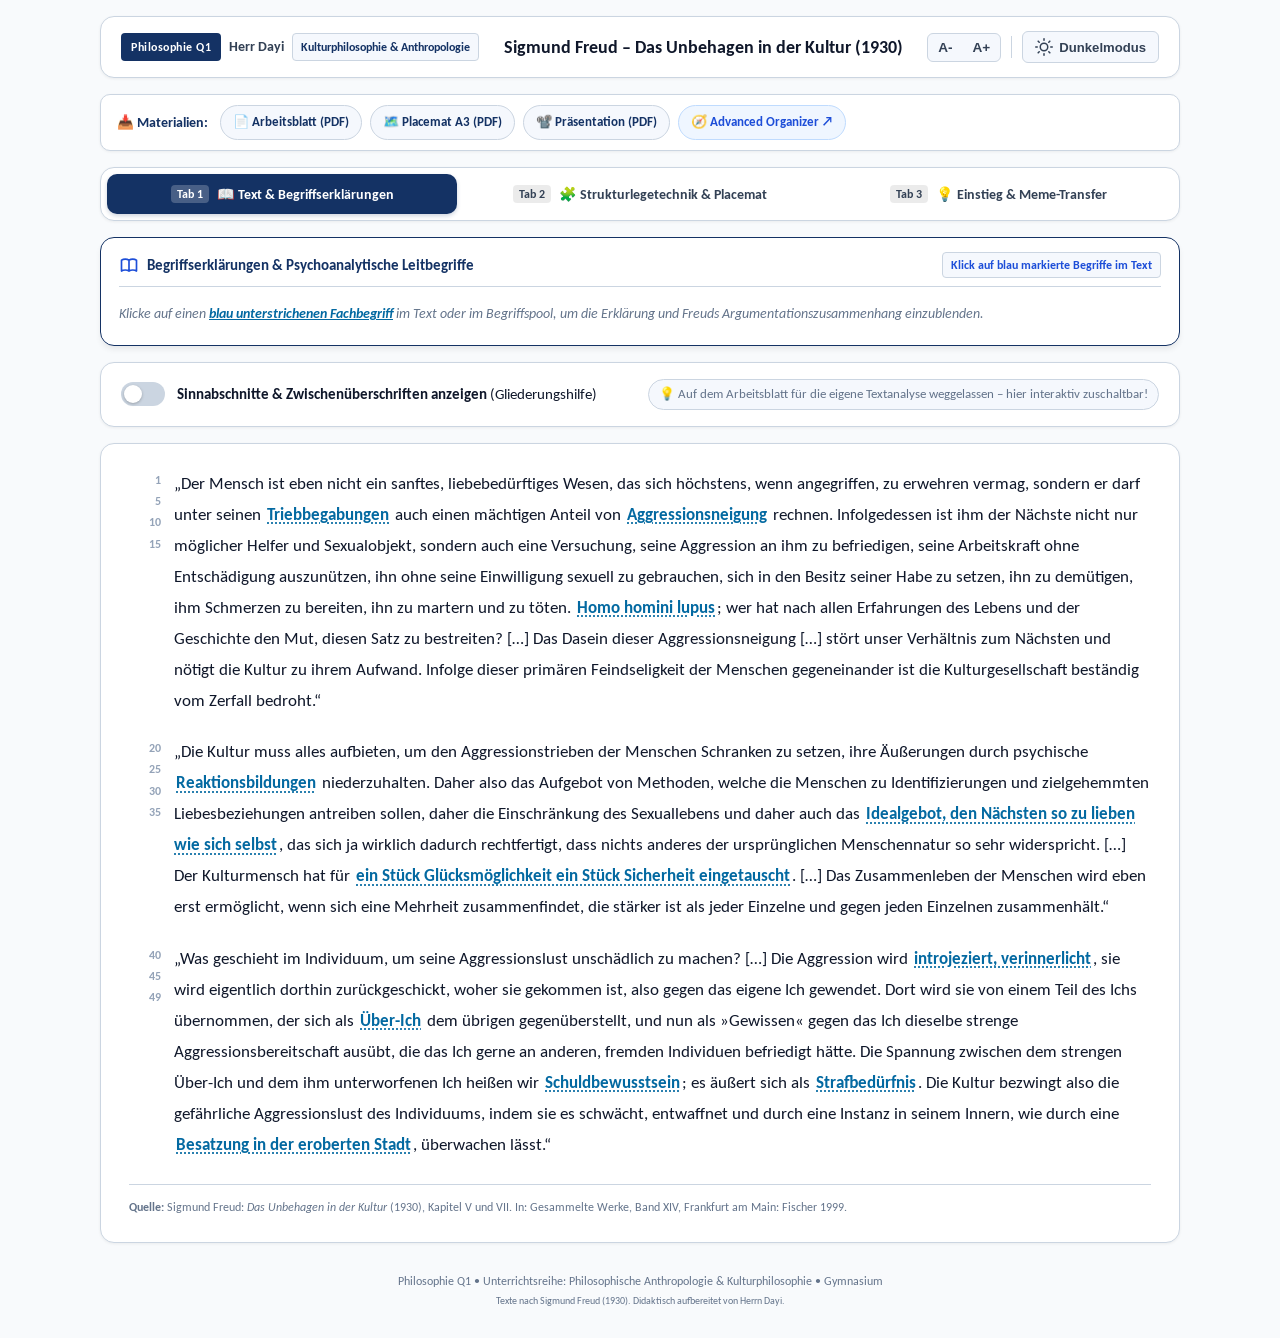
==== commit 1c9746ba: "Finalize Einstieg (Freud quote) and Transfer (open meme task with blank template, example & generato" ====
--- a/Lernumgebung/index.html
+++ b/Lernumgebung/index.html
@@ -66,7 +66,7 @@
             </button>
             <button class="chap-tab-btn" data-chap-tab="einstieg">
                 <span class="step-num">Tab 3</span>
-                <span class="step-label">💡 Einstieg: Meme & Zitate</span>
+                <span class="step-label">💡 Einstieg & Meme-Transfer</span>
             </button>
         </nav>
 
@@ -284,38 +284,93 @@
             </div>
 
             <!-- =============================================================== -->
-            <!-- TAB 3: EINSTIEG: MEME & ZITATE                                  -->
+            <!-- TAB 3: EINSTIEG (ZITAT) & MEME-TRANSFER                          -->
             <!-- =============================================================== -->
             <div class="chap-panel" id="chap-panel-einstieg">
 
-                <!-- Freud Meme Card -->
-                <div class="meme-card">
-                    <div class="help-card-header">
-                        <span class="help-badge">Einstiegsimpuls (Meme)</span>
-                        <h2 class="help-card-title">Der innere Kritiker: Leistungsdruck & Über-Ich</h2>
-                    </div>
-
-                    <div style="text-align: center; margin: 16px 0;">
-                        <img src="assets/freud_meme.jpg" alt="Freud Meme: Relaxing Student vs Their Brain" style="max-width: 100%; height: auto; border-radius: 10px; border: 1.5px solid var(--border-color); box-shadow: var(--shadow-md);">
-                    </div>
-
-                    <div class="meme-explanation">
-                        <strong>Philosophische Problemfrage für das Unterrichtsgespräch:</strong><br>
-                        <em>„Niemand steht neben uns mit einer Peitsche. Warum empfinden wir ein schlechtes Gewissen, wenn wir einfach nur nichts tun? Woher stammt diese quälende innere Stimme – und warum ist sie oft grausamer zu uns als jeder äußere Richter?“</em>
-                    </div>
-                </div>
-
-                <!-- Zitat Card -->
+                <!-- 1. Einstieg: Freud-Zitat -->
                 <div class="help-card featured">
                     <div class="help-card-header">
-                        <span class="help-badge">Einstiegs-Impuls (Zitat)</span>
-                        <h3 class="help-card-title">Das Unbehagen auf den Punkt gebracht</h3>
-                    </div>
-                    <div class="quote-banner" style="font-size: 1.1rem; line-height: 1.6; background: #eff6ff; border-left: 4px solid #2563eb; padding: 16px; border-radius: 6px;">
+                        <span class="help-badge">Einstiegsimpuls</span>
+                        <h2 class="help-card-title">💬 Das Phänomen des Unbehagens</h2>
+                    </div>
+
+                    <div class="quote-banner" style="font-size: 1.15rem; line-height: 1.6; background: #eff6ff; border-left: 4px solid #2563eb; padding: 20px 24px; border-radius: 8px; margin: 14px 0 16px 0;">
                         „Das Unbehagen – diese dumpfe Unzufriedenheit, dieses Gefühl, nie ganz genug zu sein – ist kein Fehler im System. Es ist das System. Wer in einer Gemeinschaft lebt, zahlt diesen Preis. Immer.“
-                        <div style="font-size: 0.85rem; color: var(--text-muted); font-style: normal; margin-top: 8px; font-weight: 600;">
-                            Sigmund Freud: <em>Das Unbehagen in der Kultur</em> (1930)
-                        </div>
+                        <div style="font-size: 0.9rem; color: var(--text-muted); font-style: normal; margin-top: 10px; font-weight: 600;">
+                            — Sigmund Freud: <em>Das Unbehagen in der Kultur</em> (1930)
+                        </div>
+                    </div>
+
+                    <div style="background: #f8fafc; border: 1.5px dashed var(--border-color); border-radius: 8px; padding: 14px 18px; margin-top: 12px;">
+                        <strong style="color: var(--primary-blue); font-size: 0.95rem;">⚠️ Problem / Leitfrage:</strong>
+                        <p style="font-size: 0.9rem; color: var(--text-secondary); margin-top: 6px; margin-bottom: 0; line-height: 1.5;">
+                            <em>Wird gemeinsam an der Tafel / im Plenum aus dem Zitat erarbeitet und festgehalten.</em>
+                        </p>
+                    </div>
+                </div>
+
+                <!-- 2. Transfer: Freuds These im Meme darstellen -->
+                <div class="help-card">
+                    <div class="help-card-header">
+                        <span class="help-badge">Kreativer Transfer</span>
+                        <h2 class="help-card-title">🎨 Freuds These im Meme darstellen</h2>
+                    </div>
+
+                    <p style="font-size: 0.95rem; margin-bottom: 18px; color: var(--text-secondary); line-height: 1.55;">
+                        <strong>Arbeitsauftrag:</strong> Stellt Sigmund Freuds These zur Kultur in einem <strong>pointierten Meme</strong> dar! Nutzt entweder die Blanko-Vorlage unseres Comics oder wählt im Meme-Generator ein beliebiges anderes Template aus.
+                    </p>
+
+                    <div style="display: grid; grid-template-columns: repeat(auto-fit, minmax(280px, 1fr)); gap: 20px; align-items: stretch; margin-top: 12px;">
+                        
+                        <!-- Spalte 1: Blanko-Vorlage -->
+                        <div style="background: var(--light-blue); padding: 16px; border-radius: var(--radius-md); border: 1px solid var(--border-color); text-align: center; display: flex; flex-direction: column; justify-content: space-between;">
+                            <div>
+                                <h3 style="font-size: 0.95rem; margin-top: 0; margin-bottom: 12px; color: var(--primary-blue);">
+                                    🖼️ Vorlage (Blanko)
+                                </h3>
+                                <img src="assets/meme_template_clean.jpg" alt="Blanko Meme-Vorlage" style="max-width: 100%; max-height: 270px; border-radius: 8px; border: 1px solid var(--border-color); box-shadow: var(--shadow-sm); object-fit: contain;">
+                            </div>
+                            <div style="margin-top: 14px;">
+                                <a href="assets/meme_template_clean.jpg" download="freud_meme_blanko.jpg" class="dl-chip" style="font-size: 0.85rem; display: inline-block; padding: 7px 14px; text-decoration: none;">
+                                    📥 Vorlage herunterladen
+                                </a>
+                            </div>
+                        </div>
+
+                        <!-- Spalte 2: Beispiel-Meme -->
+                        <div style="background: var(--light-blue); padding: 16px; border-radius: var(--radius-md); border: 1px solid var(--border-color); text-align: center; display: flex; flex-direction: column; justify-content: space-between;">
+                            <div>
+                                <h3 style="font-size: 0.95rem; margin-top: 0; margin-bottom: 12px; color: var(--primary-blue);">
+                                    💡 Beispiel-Meme (Inspiration)
+                                </h3>
+                                <img src="assets/freud_brain_meme_german.jpg" alt="Beispiel-Meme: Leistungsdruck" style="max-width: 100%; max-height: 270px; border-radius: 8px; border: 1px solid var(--border-color); box-shadow: var(--shadow-sm); object-fit: contain;">
+                            </div>
+                            <p style="font-size: 0.82rem; color: var(--text-muted); margin-top: 12px; margin-bottom: 0; line-height: 1.4;">
+                                <em>Fokus: Der ständige innere Leistungsdruck („Du hättest heute noch lernen, Sport machen und lesen sollen...“).</em>
+                            </p>
+                        </div>
+
+                        <!-- Spalte 3: Online Meme-Generator -->
+                        <div style="background: var(--light-blue); padding: 16px; border-radius: var(--radius-md); border: 1px solid var(--border-color); text-align: center; display: flex; flex-direction: column; justify-content: space-between;">
+                            <div>
+                                <h3 style="font-size: 0.95rem; margin-top: 0; margin-bottom: 10px; color: var(--primary-blue);">
+                                    🌐 Mehr Memes auswählen
+                                </h3>
+                                <p style="font-size: 0.84rem; color: var(--text-secondary); margin-bottom: 14px; line-height: 1.45;">
+                                    Auf <strong>imageresizer.com</strong> könnt ihr aus hunderten bekannten Memes wählen und direkt online beschriften:
+                                </p>
+                                <a href="https://imageresizer.com/de/meme-generator" target="_blank" rel="noopener noreferrer" style="display: inline-block;">
+                                    <img src="assets/qr_meme_generator.png" alt="QR-Code zum Meme Generator" style="width: 130px; height: 130px; border-radius: 8px; border: 1px solid var(--border-color); box-shadow: var(--shadow-sm); background: white; padding: 4px;">
+                                </a>
+                            </div>
+                            <div style="margin-top: 14px;">
+                                <a href="https://imageresizer.com/de/meme-generator" target="_blank" rel="noopener noreferrer" class="dl-chip" style="font-size: 0.85rem; display: inline-block; padding: 7px 16px; text-decoration: none; background: #2563eb; color: white;">
+                                    🚀 Zum Meme-Generator
+                                </a>
+                            </div>
+                        </div>
+
                     </div>
                 </div>
             </div>
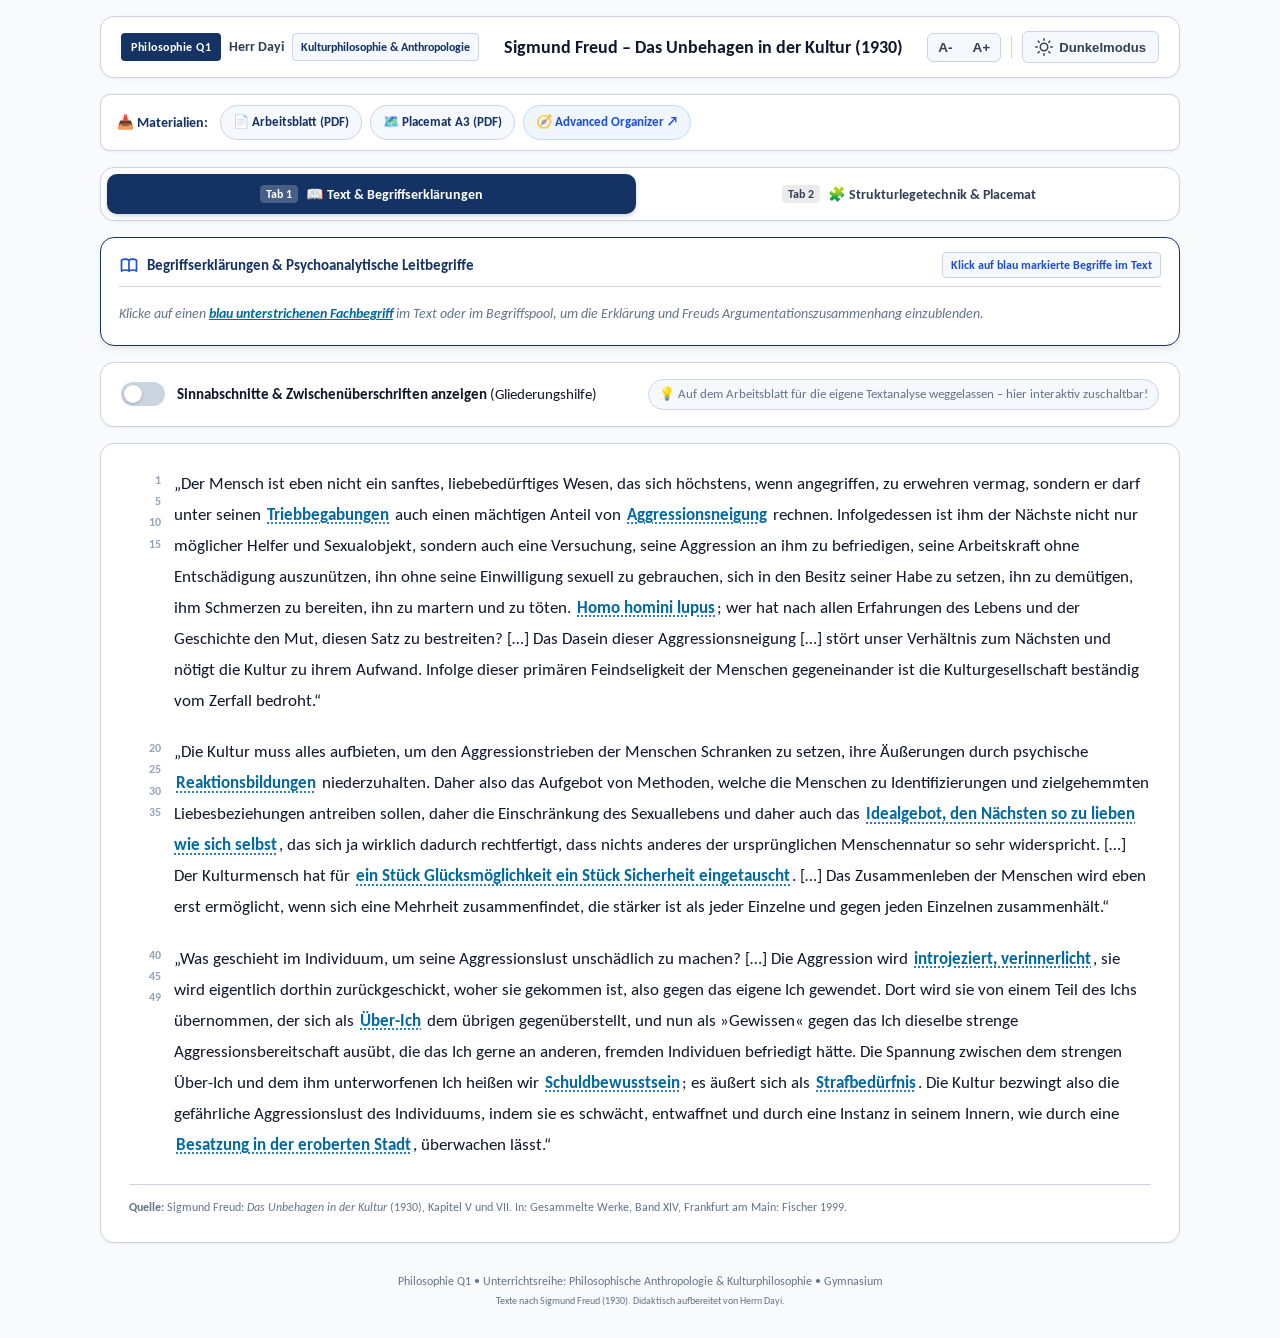
==== commit 96e36e3f: "Streamline digital learning environment to focus purely on Tab 1 (Text & Glossar) and Tab 2 (Struktu" ====
--- a/Lernumgebung/index.html
+++ b/Lernumgebung/index.html
@@ -46,15 +46,12 @@
             <a href="Placemat_Freud.pdf" download class="dl-chip" title="Placemat A3 herunterladen">
                 🗺️ Placemat A3 (PDF)
             </a>
-            <a href="praesentation_freud.pdf" download class="dl-chip" title="Präsentation herunterladen">
-                📽️ Präsentation (PDF)
-            </a>
             <a href="https://herrdayi.github.io/AO/" target="_blank" rel="noopener noreferrer" class="dl-chip ao" title="Zum digitalen Advanced Organizer">
                 🧭 Advanced Organizer ↗
             </a>
         </nav>
 
-        <!-- Top Navigation (3 Tabs) -->
+        <!-- Top Navigation (2 Tabs) -->
         <nav class="top-chapter-nav" aria-label="Navigation">
             <button class="chap-tab-btn active" data-chap-tab="text">
                 <span class="step-num">Tab 1</span>
@@ -63,10 +60,6 @@
             <button class="chap-tab-btn" data-chap-tab="hilfe">
                 <span class="step-num">Tab 2</span>
                 <span class="step-label">🧩 Strukturlegetechnik & Placemat</span>
-            </button>
-            <button class="chap-tab-btn" data-chap-tab="einstieg">
-                <span class="step-num">Tab 3</span>
-                <span class="step-label">💡 Einstieg & Meme-Transfer</span>
             </button>
         </nav>
 
@@ -283,97 +276,6 @@
                 </div>
             </div>
 
-            <!-- =============================================================== -->
-            <!-- TAB 3: EINSTIEG (ZITAT) & MEME-TRANSFER                          -->
-            <!-- =============================================================== -->
-            <div class="chap-panel" id="chap-panel-einstieg">
-
-                <!-- 1. Einstieg: Freud-Zitat -->
-                <div class="help-card featured">
-                    <div class="help-card-header">
-                        <span class="help-badge">Einstiegsimpuls</span>
-                        <h2 class="help-card-title">💬 Das Phänomen des Unbehagens</h2>
-                    </div>
-
-                    <div class="quote-banner" style="font-size: 1.15rem; line-height: 1.6; background: #eff6ff; border-left: 4px solid #2563eb; padding: 20px 24px; border-radius: 8px; margin: 14px 0 16px 0;">
-                        „Das Unbehagen – diese dumpfe Unzufriedenheit, dieses Gefühl, nie ganz genug zu sein – ist kein Fehler im System. Es ist das System. Wer in einer Gemeinschaft lebt, zahlt diesen Preis. Immer.“
-                        <div style="font-size: 0.9rem; color: var(--text-muted); font-style: normal; margin-top: 10px; font-weight: 600;">
-                            — Sigmund Freud: <em>Das Unbehagen in der Kultur</em> (1930)
-                        </div>
-                    </div>
-
-                    <div style="background: #f8fafc; border: 1.5px dashed var(--border-color); border-radius: 8px; padding: 14px 18px; margin-top: 12px;">
-                        <strong style="color: var(--primary-blue); font-size: 0.95rem;">⚠️ Problem / Leitfrage:</strong>
-                        <p style="font-size: 0.9rem; color: var(--text-secondary); margin-top: 6px; margin-bottom: 0; line-height: 1.5;">
-                            <em>Wird gemeinsam an der Tafel / im Plenum aus dem Zitat erarbeitet und festgehalten.</em>
-                        </p>
-                    </div>
-                </div>
-
-                <!-- 2. Transfer: Freuds These im Meme darstellen -->
-                <div class="help-card">
-                    <div class="help-card-header">
-                        <span class="help-badge">Kreativer Transfer</span>
-                        <h2 class="help-card-title">🎨 Freuds These im Meme darstellen</h2>
-                    </div>
-
-                    <p style="font-size: 0.95rem; margin-bottom: 18px; color: var(--text-secondary); line-height: 1.55;">
-                        <strong>Arbeitsauftrag:</strong> Stellt Sigmund Freuds These zur Kultur in einem <strong>pointierten Meme</strong> dar! Nutzt entweder die Blanko-Vorlage unseres Comics oder wählt im Meme-Generator ein beliebiges anderes Template aus.
-                    </p>
-
-                    <div style="display: grid; grid-template-columns: repeat(auto-fit, minmax(280px, 1fr)); gap: 20px; align-items: stretch; margin-top: 12px;">
-                        
-                        <!-- Spalte 1: Blanko-Vorlage -->
-                        <div style="background: var(--light-blue); padding: 16px; border-radius: var(--radius-md); border: 1px solid var(--border-color); text-align: center; display: flex; flex-direction: column; justify-content: space-between;">
-                            <div>
-                                <h3 style="font-size: 0.95rem; margin-top: 0; margin-bottom: 12px; color: var(--primary-blue);">
-                                    🖼️ Vorlage (Blanko)
-                                </h3>
-                                <img src="assets/meme_template_clean.jpg" alt="Blanko Meme-Vorlage" style="max-width: 100%; max-height: 270px; border-radius: 8px; border: 1px solid var(--border-color); box-shadow: var(--shadow-sm); object-fit: contain;">
-                            </div>
-                            <div style="margin-top: 14px;">
-                                <a href="assets/meme_template_clean.jpg" download="freud_meme_blanko.jpg" class="dl-chip" style="font-size: 0.85rem; display: inline-block; padding: 7px 14px; text-decoration: none;">
-                                    📥 Vorlage herunterladen
-                                </a>
-                            </div>
-                        </div>
-
-                        <!-- Spalte 2: Beispiel-Meme -->
-                        <div style="background: var(--light-blue); padding: 16px; border-radius: var(--radius-md); border: 1px solid var(--border-color); text-align: center; display: flex; flex-direction: column; justify-content: space-between;">
-                            <div>
-                                <h3 style="font-size: 0.95rem; margin-top: 0; margin-bottom: 12px; color: var(--primary-blue);">
-                                    💡 Beispiel-Meme (Inspiration)
-                                </h3>
-                                <img src="assets/freud_brain_meme_german.jpg" alt="Beispiel-Meme: Leistungsdruck" style="max-width: 100%; max-height: 270px; border-radius: 8px; border: 1px solid var(--border-color); box-shadow: var(--shadow-sm); object-fit: contain;">
-                            </div>
-                            <p style="font-size: 0.82rem; color: var(--text-muted); margin-top: 12px; margin-bottom: 0; line-height: 1.4;">
-                                <em>Fokus: Der ständige innere Leistungsdruck („Du hättest heute noch lernen, Sport machen und lesen sollen...“).</em>
-                            </p>
-                        </div>
-
-                        <!-- Spalte 3: Online Meme-Generator -->
-                        <div style="background: var(--light-blue); padding: 16px; border-radius: var(--radius-md); border: 1px solid var(--border-color); text-align: center; display: flex; flex-direction: column; justify-content: space-between;">
-                            <div>
-                                <h3 style="font-size: 0.95rem; margin-top: 0; margin-bottom: 10px; color: var(--primary-blue);">
-                                    🌐 Mehr Memes auswählen
-                                </h3>
-                                <p style="font-size: 0.84rem; color: var(--text-secondary); margin-bottom: 14px; line-height: 1.45;">
-                                    Auf <strong>imageresizer.com</strong> könnt ihr aus hunderten bekannten Memes wählen und direkt online beschriften:
-                                </p>
-                                <a href="https://imageresizer.com/de/meme-generator" target="_blank" rel="noopener noreferrer" style="display: inline-block;">
-                                    <img src="assets/qr_meme_generator.png" alt="QR-Code zum Meme Generator" style="width: 130px; height: 130px; border-radius: 8px; border: 1px solid var(--border-color); box-shadow: var(--shadow-sm); background: white; padding: 4px;">
-                                </a>
-                            </div>
-                            <div style="margin-top: 14px;">
-                                <a href="https://imageresizer.com/de/meme-generator" target="_blank" rel="noopener noreferrer" class="dl-chip" style="font-size: 0.85rem; display: inline-block; padding: 7px 16px; text-decoration: none; background: #2563eb; color: white;">
-                                    🚀 Zum Meme-Generator
-                                </a>
-                            </div>
-                        </div>
-
-                    </div>
-                </div>
-            </div>
 
         </main>
 
